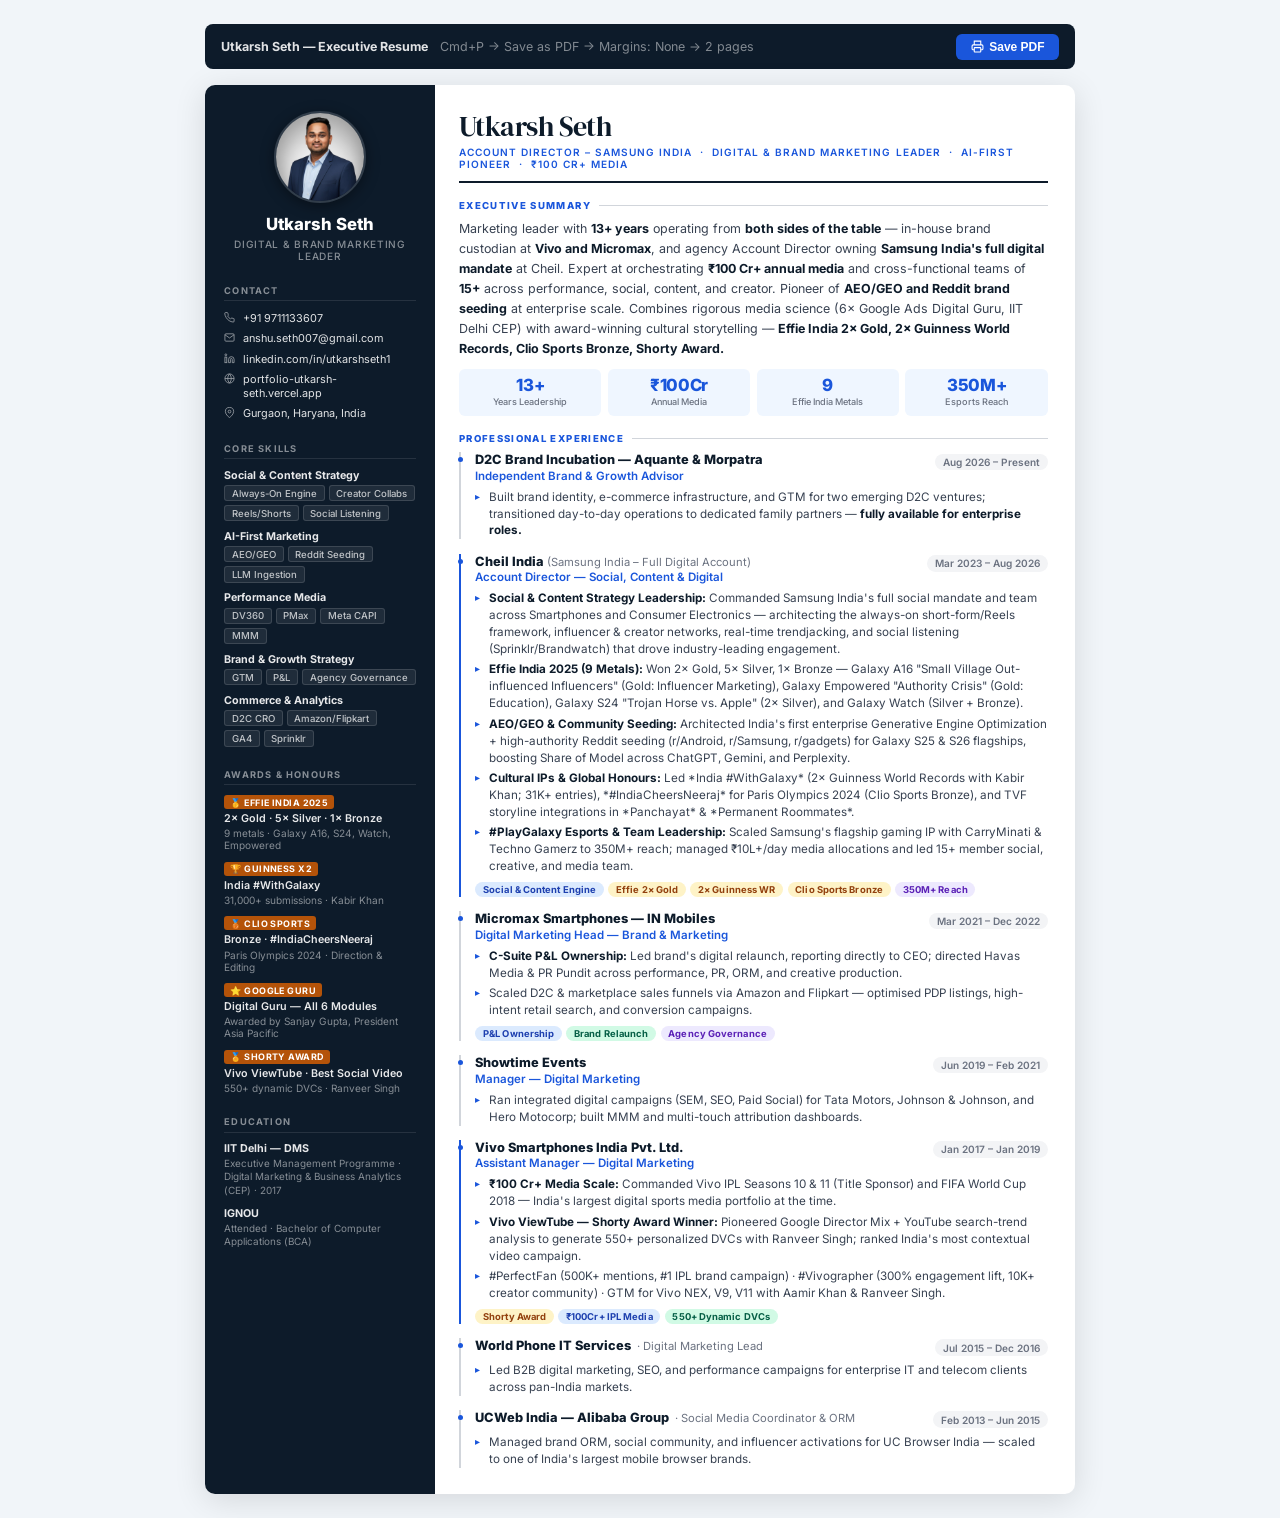
==== resume/index.html @ cb253406 "feat(resume): elevate social & content strategy leadership in Cheil and core skills" ====
<!DOCTYPE html>
<html lang="en">
<head>
  <meta charset="UTF-8">
  <meta name="viewport" content="width=device-width, initial-scale=1.0">
  <title>Utkarsh Seth – Executive Resume</title>
  <link href="https://fonts.googleapis.com/css2?family=Inter:ital,wght@0,300;0,400;0,500;0,600;0,700;0,800;1,400&family=DM+Serif+Display&display=swap" rel="stylesheet">
  <style>
    :root {
      --navy:   #0d1b2a;
      --blue:   #1a56db;
      --muted:  #6b7280;
      --rule:   #d1d5db;
      --white:  #ffffff;
      --gold:   #b45309;
      --sidebar:#0d1b2a;
      --s-text: rgba(255,255,255,0.88);
      --s-dim:  rgba(255,255,255,0.50);
    }
    *, *::before, *::after { box-sizing: border-box; margin: 0; padding: 0; }
    html { -webkit-print-color-adjust: exact; print-color-adjust: exact; }

    body {
      font-family: 'Inter', sans-serif;
      background: #f1f5f9;
      color: #1e293b;
      padding: 1.5rem 1rem;
    }

    /* ── Print bar ── */
    .print-bar {
      max-width: 870px; margin: 0 auto 1rem;
      display: flex; align-items: center; justify-content: space-between;
      background: var(--navy); color: rgba(255,255,255,0.88);
      padding: 0.6rem 1rem; border-radius: 8px; font-size: 0.78rem;
    }
    .print-bar span { opacity: 0.55; margin-left: 0.5rem; }
    .btn-pdf {
      background: var(--blue); color: #fff; border: none;
      padding: 0.38rem 0.9rem; border-radius: 6px;
      font-size: 0.75rem; font-weight: 600; cursor: pointer;
      display: flex; align-items: center; gap: 0.35rem;
    }
    .btn-pdf:hover { background: #1649c5; }

    /* ── Page shell ── */
    .page {
      max-width: 870px; margin: 0 auto;
      background: var(--white);
      border-radius: 10px;
      overflow: hidden;
      box-shadow: 0 6px 32px rgba(0,0,0,0.12);
      display: grid;
      grid-template-columns: 230px 1fr;
    }

    /* ═══════════════ SIDEBAR ═══════════════ */
    .sidebar {
      background: var(--sidebar);
      color: var(--s-text);
      padding: 1.6rem 1.2rem;
      display: flex; flex-direction: column; gap: 1.4rem;
    }

    .photo-wrap {
      width: 92px; height: 92px; border-radius: 50%;
      overflow: hidden; border: 2.5px solid rgba(255,255,255,0.15);
      margin: 0 auto 0.7rem; box-shadow: 0 3px 14px rgba(0,0,0,0.4);
    }
    .photo-wrap img { width:100%; height:100%; object-fit:cover; object-position:top center; }
    .sb-name { font-size:1.05rem; font-weight:800; color:#fff; text-align:center; line-height:1.2; }
    .sb-role { font-size:0.63rem; font-weight:500; letter-spacing:0.07em; text-transform:uppercase; color:var(--s-dim); text-align:center; margin-top:0.25rem; }

    .sb-label {
      font-size:0.58rem; font-weight:700; letter-spacing:0.13em; text-transform:uppercase;
      color:var(--s-dim); border-bottom:1px solid rgba(255,255,255,0.1);
      padding-bottom:0.28rem; margin-bottom:0.6rem;
    }

    /* Contact */
    .c-list { display:flex; flex-direction:column; gap:0.4rem; }
    .c-row  { display:flex; align-items:flex-start; gap:0.5rem; font-size:0.68rem; }
    .c-row svg { flex-shrink:0; margin-top:1px; opacity:.6; }
    .c-row a { color:var(--s-text); text-decoration:none; word-break:break-word; }

    /* Skills tags */
    .sk-list { display:flex; flex-direction:column; gap:0.55rem; }
    .sk-name { font-size:0.67rem; font-weight:700; color:rgba(255,255,255,0.9); margin-bottom:0.2rem; }
    .sk-tags { display:flex; flex-wrap:wrap; gap:0.25rem; }
    .sk-tag  {
      font-size:0.6rem; background:rgba(255,255,255,0.08);
      border:1px solid rgba(255,255,255,0.13); color:rgba(255,255,255,0.72);
      padding:0.1rem 0.42rem; border-radius:3px; font-weight:500;
    }

    /* Awards */
    .aw-list { display:flex; flex-direction:column; gap:0.65rem; }
    .aw-entry { font-size:0.67rem; }
    .aw-badge {
      display:inline-block; background:var(--gold); color:#fff;
      font-size:0.56rem; font-weight:700; text-transform:uppercase;
      letter-spacing:0.05em; padding:0.1rem 0.38rem; border-radius:3px; margin-bottom:0.18rem;
    }
    .aw-title { font-weight:600; color:rgba(255,255,255,0.9); line-height:1.3; }
    .aw-sub   { color:var(--s-dim); font-size:0.63rem; margin-top:0.08rem; }

    /* Education */
    .ed-list { display:flex; flex-direction:column; gap:0.65rem; }
    .ed-school { font-size:0.67rem; font-weight:700; color:rgba(255,255,255,0.9); }
    .ed-deg    { font-size:0.62rem; color:var(--s-dim); line-height:1.35; margin-top:0.1rem; }

    /* ═══════════════ MAIN ═══════════════ */
    .main {
      padding: 1.6rem 1.7rem 1.6rem 1.5rem;
      display: flex; flex-direction: column; gap: 1.1rem;
    }

    /* Header */
    .mh-name {
      font-family: 'DM Serif Display', serif;
      font-size: 1.75rem; color: var(--navy);
      letter-spacing: -0.02em; line-height: 1.1;
    }
    .mh-tag {
      font-size: 0.63rem; font-weight: 600; color: var(--blue);
      text-transform: uppercase; letter-spacing: 0.1em; margin-top: 0.28rem;
    }
    .mh-rule { border: none; border-top: 2px solid var(--navy); margin-top: 0.65rem; }

    /* Sections */
    .sec-ttl {
      font-size: 0.6rem; font-weight: 800; text-transform: uppercase;
      letter-spacing: 0.14em; color: var(--blue);
      display: flex; align-items: center; gap: 0.5rem; margin-bottom: 0.5rem;
    }
    .sec-ttl::after { content:''; flex:1; height:1px; background:var(--rule); }

    /* Summary */
    .summary { font-size:0.78rem; line-height:1.6; color:#374151; }
    .summary strong { color:var(--navy); font-weight:700; }

    /* Stats strip */
    .stats {
      display: grid; grid-template-columns: repeat(4,1fr);
      gap: 0.4rem; margin-top: 0.6rem;
    }
    .stat {
      background: #eff6ff; border-radius: 6px;
      padding: 0.5rem 0.4rem; text-align: center;
    }
    .stat-n { font-size:1.05rem; font-weight:800; color:var(--blue); line-height:1; letter-spacing:-0.02em; }
    .stat-l { font-size:0.57rem; color:var(--muted); font-weight:500; margin-top:0.18rem; line-height:1.25; }

    /* Experience */
    .exp-list { display:flex; flex-direction:column; gap:0.9rem; }
    .exp-item {
      border-left: 2px solid var(--rule);
      padding-left: 0.9rem; position: relative;
    }
    .exp-item.feat { border-left-color: var(--blue); }
    .exp-item::before {
      content:''; position:absolute; left:-3.5px; top:5px;
      width:5px; height:5px; border-radius:50%; background:var(--blue);
    }

    .exp-top { display:flex; justify-content:space-between; align-items:flex-start; gap:0.4rem; flex-wrap:wrap; }
    .exp-co  { font-size:0.8rem; font-weight:800; color:var(--navy); }
    .exp-co-note { font-size:0.7rem; font-weight:400; color:var(--muted); }
    .exp-rol { font-size:0.72rem; font-weight:600; color:var(--blue); margin-top:0.08rem; }
    .exp-dt  {
      font-size:0.63rem; font-weight:600; color:var(--muted);
      white-space:nowrap; background:#f3f4f6;
      padding:0.14rem 0.48rem; border-radius:20px; margin-top:0.08rem;
    }

    .bul { list-style:none; margin-top:0.38rem; display:flex; flex-direction:column; gap:0.22rem; }
    .bul li {
      font-size:0.73rem; color:#374151;
      padding-left:0.85rem; position:relative; line-height:1.45;
    }
    .bul li::before {
      content:'▸'; position:absolute; left:0;
      color:var(--blue); font-size:0.6rem; top:1px;
    }
    .bul li strong { color:var(--navy); font-weight:700; }

    /* Chips */
    .chips { display:flex; flex-wrap:wrap; gap:0.28rem; margin-top:0.42rem; }
    .chip  {
      font-size:0.59rem; font-weight:700;
      padding:0.13rem 0.48rem; border-radius:20px; letter-spacing:0.01em;
    }
    .c-blue  { background:#dbeafe; color:#1e40af; }
    .c-gold  { background:#fef3c7; color:#92400e; }
    .c-green { background:#d1fae5; color:#065f46; }
    .c-purple{ background:#ede9fe; color:#5b21b6; }

    /* ═══════════════ PRINT ═══════════════ */
    @media print {
      body { background:transparent; padding:0; margin:0; }
      .print-bar { display:none !important; }
      .page {
        box-shadow:none; border-radius:0;
        max-width:100%; width:100%;
        /* Force fit to exactly 2 A4 pages */
      }
      /* Preserve dark sidebar bg */
      .sidebar { background:var(--sidebar) !important; }
      .stat    { background:#eff6ff !important; }
      .c-blue  { background:#dbeafe !important; color:#1e40af !important; }
      .c-gold  { background:#fef3c7 !important; color:#92400e !important; }
      .c-green { background:#d1fae5 !important; color:#065f46 !important; }
      .c-purple{ background:#ede9fe !important; color:#5b21b6 !important; }
      .aw-badge{ background:var(--gold) !important; }
      .exp-item { page-break-inside: avoid; }
      @page { size: A4; margin: 0.45in 0.4in; }
    }
  </style>
</head>
<body>

<div class="print-bar">
  <div>
    <strong>Utkarsh Seth — Executive Resume</strong>
    <span>Cmd+P → Save as PDF → Margins: None → 2 pages</span>
  </div>
  <button class="btn-pdf" onclick="window.print()">
    <svg width="13" height="13" fill="none" stroke="currentColor" stroke-width="2" viewBox="0 0 24 24"><path d="M6 9V2h12v7"/><path d="M6 18H4a2 2 0 0 1-2-2v-5a2 2 0 0 1 2-2h16a2 2 0 0 1 2 2v5a2 2 0 0 1-2 2h-2"/><rect x="6" y="14" width="12" height="8" rx="1"/></svg>
    Save PDF
  </button>
</div>

<div class="page">

  <!-- ══════════ SIDEBAR ══════════ -->
  <aside class="sidebar">

    <div>
      <div class="photo-wrap">
        <img src="../assets/utkarsh_portrait.jpg" alt="Utkarsh Seth">
      </div>
      <div class="sb-name">Utkarsh Seth</div>
      <div class="sb-role">Digital &amp; Brand Marketing Leader</div>
    </div>

    <!-- Contact -->
    <div>
      <div class="sb-label">Contact</div>
      <div class="c-list">
        <div class="c-row">
          <svg width="11" height="11" fill="none" stroke="currentColor" stroke-width="2" viewBox="0 0 24 24"><path d="M22 16.92v3a2 2 0 0 1-2.18 2 19.79 19.79 0 0 1-8.63-3.07A19.5 19.5 0 0 1 4.69 12 19.79 19.79 0 0 1 1.61 3.44 2 2 0 0 1 3.59 1.27h3a2 2 0 0 1 2 1.72c.127.96.361 1.903.7 2.81a2 2 0 0 1-.45 2.11L7.91 8.83a16 16 0 0 0 6.29 6.29l1.29-1.29a2 2 0 0 1 2.11-.45c.907.339 1.85.573 2.81.7A2 2 0 0 1 22 16.92z"/></svg>
          <span>+91 9711133607</span>
        </div>
        <div class="c-row">
          <svg width="11" height="11" fill="none" stroke="currentColor" stroke-width="2" viewBox="0 0 24 24"><path d="M4 4h16c1.1 0 2 .9 2 2v12c0 1.1-.9 2-2 2H4c-1.1 0-2-.9-2-2V6c0-1.1.9-2 2-2z"/><polyline points="22,6 12,13 2,6"/></svg>
          <a href="mailto:anshu.seth007@gmail.com">anshu.seth007@gmail.com</a>
        </div>
        <div class="c-row">
          <svg width="11" height="11" fill="none" stroke="currentColor" stroke-width="2" viewBox="0 0 24 24"><path d="M16 8a6 6 0 0 1 6 6v7h-4v-7a2 2 0 0 0-4 0v7h-4v-7a6 6 0 0 1 6-6z"/><rect x="2" y="9" width="4" height="12"/><circle cx="4" cy="4" r="2"/></svg>
          <a href="https://linkedin.com/in/utkarshseth1" target="_blank">linkedin.com/in/utkarshseth1</a>
        </div>
        <div class="c-row">
          <svg width="11" height="11" fill="none" stroke="currentColor" stroke-width="2" viewBox="0 0 24 24"><circle cx="12" cy="12" r="10"/><line x1="2" y1="12" x2="22" y2="12"/><path d="M12 2a15.3 15.3 0 0 1 4 10 15.3 15.3 0 0 1-4 10 15.3 15.3 0 0 1-4-10 15.3 15.3 0 0 1 4-10z"/></svg>
          <a href="https://portfolio-utkarsh-seth.vercel.app" target="_blank">portfolio-utkarsh-seth.vercel.app</a>
        </div>
        <div class="c-row">
          <svg width="11" height="11" fill="none" stroke="currentColor" stroke-width="2" viewBox="0 0 24 24"><path d="M21 10c0 7-9 13-9 13s-9-6-9-13a9 9 0 0 1 18 0z"/><circle cx="12" cy="10" r="3"/></svg>
          <span>Gurgaon, Haryana, India</span>
        </div>
      </div>
    </div>

    <!-- Skills -->
    <div>
      <div class="sb-label">Core Skills</div>
      <div class="sk-list">
        <div>
          <div class="sk-name">Social &amp; Content Strategy</div>
          <div class="sk-tags">
            <span class="sk-tag">Always-On Engine</span><span class="sk-tag">Creator Collabs</span><span class="sk-tag">Reels/Shorts</span><span class="sk-tag">Social Listening</span>
          </div>
        </div>
        <div>
          <div class="sk-name">AI-First Marketing</div>
          <div class="sk-tags">
            <span class="sk-tag">AEO/GEO</span><span class="sk-tag">Reddit Seeding</span><span class="sk-tag">LLM Ingestion</span>
          </div>
        </div>
        <div>
          <div class="sk-name">Performance Media</div>
          <div class="sk-tags">
            <span class="sk-tag">DV360</span><span class="sk-tag">PMax</span><span class="sk-tag">Meta CAPI</span><span class="sk-tag">MMM</span>
          </div>
        </div>
        <div>
          <div class="sk-name">Brand &amp; Growth Strategy</div>
          <div class="sk-tags">
            <span class="sk-tag">GTM</span><span class="sk-tag">P&amp;L</span><span class="sk-tag">Agency Governance</span>
          </div>
        </div>
        <div>
          <div class="sk-name">Commerce &amp; Analytics</div>
          <div class="sk-tags">
            <span class="sk-tag">D2C CRO</span><span class="sk-tag">Amazon/Flipkart</span><span class="sk-tag">GA4</span><span class="sk-tag">Sprinklr</span>
          </div>
        </div>
      </div>
    </div>

    <!-- Awards -->
    <div>
      <div class="sb-label">Awards &amp; Honours</div>
      <div class="aw-list">
        <div class="aw-entry">
          <span class="aw-badge">🥇 Effie India 2025</span>
          <div class="aw-title">2× Gold · 5× Silver · 1× Bronze</div>
          <div class="aw-sub">9 metals · Galaxy A16, S24, Watch, Empowered</div>
        </div>
        <div class="aw-entry">
          <span class="aw-badge">🏆 Guinness x2</span>
          <div class="aw-title">India #WithGalaxy</div>
          <div class="aw-sub">31,000+ submissions · Kabir Khan</div>
        </div>
        <div class="aw-entry">
          <span class="aw-badge">🥉 Clio Sports</span>
          <div class="aw-title">Bronze · #IndiaCheersNeeraj</div>
          <div class="aw-sub">Paris Olympics 2024 · Direction &amp; Editing</div>
        </div>
        <div class="aw-entry">
          <span class="aw-badge">⭐ Google Guru</span>
          <div class="aw-title">Digital Guru — All 6 Modules</div>
          <div class="aw-sub">Awarded by Sanjay Gupta, President Asia Pacific</div>
        </div>
        <div class="aw-entry">
          <span class="aw-badge">🏅 Shorty Award</span>
          <div class="aw-title">Vivo ViewTube · Best Social Video</div>
          <div class="aw-sub">550+ dynamic DVCs · Ranveer Singh</div>
        </div>
      </div>
    </div>

    <!-- Education -->
    <div>
      <div class="sb-label">Education</div>
      <div class="ed-list">
        <div>
          <div class="ed-school">IIT Delhi — DMS</div>
          <div class="ed-deg">Executive Management Programme · Digital Marketing &amp; Business Analytics (CEP) · 2017</div>
        </div>
        <div>
          <div class="ed-school">IGNOU</div>
          <div class="ed-deg">Attended · Bachelor of Computer Applications (BCA)</div>
        </div>
      </div>
    </div>

  </aside>

  <!-- ══════════ MAIN ══════════ -->
  <main class="main">

    <!-- Header -->
    <div>
      <div class="mh-name">Utkarsh Seth</div>
      <div class="mh-tag">Account Director – Samsung India &nbsp;·&nbsp; Digital &amp; Brand Marketing Leader &nbsp;·&nbsp; AI-First Pioneer &nbsp;·&nbsp; ₹100 Cr+ Media</div>
      <hr class="mh-rule">
    </div>

    <!-- Summary -->
    <section>
      <div class="sec-ttl">Executive Summary</div>
      <p class="summary">
        Marketing leader with <strong>13+ years</strong> operating from <strong>both sides of the table</strong> — in-house brand custodian at <strong>Vivo and Micromax</strong>, and agency Account Director owning <strong>Samsung India's full digital mandate</strong> at Cheil. Expert at orchestrating <strong>₹100 Cr+ annual media</strong> and cross-functional teams of <strong>15+</strong> across performance, social, content, and creator. Pioneer of <strong>AEO/GEO and Reddit brand seeding</strong> at enterprise scale. Combines rigorous media science (6× Google Ads Digital Guru, IIT Delhi CEP) with award-winning cultural storytelling — <strong>Effie India 2× Gold, 2× Guinness World Records, Clio Sports Bronze, Shorty Award.</strong>
      </p>
      <div class="stats">
        <div class="stat"><div class="stat-n">13+</div><div class="stat-l">Years Leadership</div></div>
        <div class="stat"><div class="stat-n">₹100Cr</div><div class="stat-l">Annual Media</div></div>
        <div class="stat"><div class="stat-n">9</div><div class="stat-l">Effie India Metals</div></div>
        <div class="stat"><div class="stat-n">350M+</div><div class="stat-l">Esports Reach</div></div>
      </div>
    </section>

    <!-- Experience -->
    <section>
      <div class="sec-ttl">Professional Experience</div>
      <div class="exp-list">

        <!-- D2C -->
        <div class="exp-item">
          <div class="exp-top">
            <div>
              <div class="exp-co">D2C Brand Incubation — Aquante &amp; Morpatra</div>
              <div class="exp-rol">Independent Brand &amp; Growth Advisor</div>
            </div>
            <div class="exp-dt">Aug 2026 – Present</div>
          </div>
          <ul class="bul">
            <li>Built brand identity, e-commerce infrastructure, and GTM for two emerging D2C ventures; transitioned day-to-day operations to dedicated family partners — <strong>fully available for enterprise roles.</strong></li>
          </ul>
        </div>

        <!-- Cheil -->
        <div class="exp-item feat">
          <div class="exp-top">
            <div>
              <div class="exp-co">Cheil India <span class="exp-co-note">(Samsung India – Full Digital Account)</span></div>
              <div class="exp-rol">Account Director — Social, Content &amp; Digital</div>
            </div>
            <div class="exp-dt">Mar 2023 – Aug 2026</div>
          </div>
          <ul class="bul">
            <li><strong>Social &amp; Content Strategy Leadership:</strong> Commanded Samsung India's full social mandate and team across Smartphones and Consumer Electronics — architecting the always-on short-form/Reels framework, influencer &amp; creator networks, real-time trendjacking, and social listening (Sprinklr/Brandwatch) that drove industry-leading engagement.</li>
            <li><strong>Effie India 2025 (9 Metals):</strong> Won 2× Gold, 5× Silver, 1× Bronze — Galaxy A16 "Small Village Out-influenced Influencers" (Gold: Influencer Marketing), Galaxy Empowered "Authority Crisis" (Gold: Education), Galaxy S24 "Trojan Horse vs. Apple" (2× Silver), and Galaxy Watch (Silver + Bronze).</li>
            <li><strong>AEO/GEO &amp; Community Seeding:</strong> Architected India's first enterprise Generative Engine Optimization + high-authority Reddit seeding (r/Android, r/Samsung, r/gadgets) for Galaxy S25 &amp; S26 flagships, boosting Share of Model across ChatGPT, Gemini, and Perplexity.</li>
            <li><strong>Cultural IPs &amp; Global Honours:</strong> Led *India #WithGalaxy* (2× Guinness World Records with Kabir Khan; 31K+ entries), *#IndiaCheersNeeraj* for Paris Olympics 2024 (Clio Sports Bronze), and TVF storyline integrations in *Panchayat* &amp; *Permanent Roommates*.</li>
            <li><strong>#PlayGalaxy Esports &amp; Team Leadership:</strong> Scaled Samsung's flagship gaming IP with CarryMinati &amp; Techno Gamerz to 350M+ reach; managed ₹10L+/day media allocations and led 15+ member social, creative, and media team.</li>
          </ul>
          <div class="chips">
            <span class="chip c-blue">Social &amp; Content Engine</span>
            <span class="chip c-gold">Effie 2× Gold</span>
            <span class="chip c-gold">2× Guinness WR</span>
            <span class="chip c-gold">Clio Sports Bronze</span>
            <span class="chip c-purple">350M+ Reach</span>
          </div>
        </div>

        <!-- Micromax -->
        <div class="exp-item">
          <div class="exp-top">
            <div>
              <div class="exp-co">Micromax Smartphones — IN Mobiles</div>
              <div class="exp-rol">Digital Marketing Head — Brand &amp; Marketing</div>
            </div>
            <div class="exp-dt">Mar 2021 – Dec 2022</div>
          </div>
          <ul class="bul">
            <li><strong>C-Suite P&amp;L Ownership:</strong> Led brand's digital relaunch, reporting directly to CEO; directed Havas Media &amp; PR Pundit across performance, PR, ORM, and creative production.</li>
            <li>Scaled D2C &amp; marketplace sales funnels via Amazon and Flipkart — optimised PDP listings, high-intent retail search, and conversion campaigns.</li>
          </ul>
          <div class="chips">
            <span class="chip c-blue">P&amp;L Ownership</span><span class="chip c-green">Brand Relaunch</span><span class="chip c-purple">Agency Governance</span>
          </div>
        </div>

        <!-- Showtime -->
        <div class="exp-item">
          <div class="exp-top">
            <div>
              <div class="exp-co">Showtime Events</div>
              <div class="exp-rol">Manager — Digital Marketing</div>
            </div>
            <div class="exp-dt">Jun 2019 – Feb 2021</div>
          </div>
          <ul class="bul">
            <li>Ran integrated digital campaigns (SEM, SEO, Paid Social) for Tata Motors, Johnson &amp; Johnson, and Hero Motocorp; built MMM and multi-touch attribution dashboards.</li>
          </ul>
        </div>

        <!-- Vivo -->
        <div class="exp-item feat">
          <div class="exp-top">
            <div>
              <div class="exp-co">Vivo Smartphones India Pvt. Ltd.</div>
              <div class="exp-rol">Assistant Manager — Digital Marketing</div>
            </div>
            <div class="exp-dt">Jan 2017 – Jan 2019</div>
          </div>
          <ul class="bul">
            <li><strong>₹100 Cr+ Media Scale:</strong> Commanded Vivo IPL Seasons 10 &amp; 11 (Title Sponsor) and FIFA World Cup 2018 — India's largest digital sports media portfolio at the time.</li>
            <li><strong>Vivo ViewTube — Shorty Award Winner:</strong> Pioneered Google Director Mix + YouTube search-trend analysis to generate 550+ personalized DVCs with Ranveer Singh; ranked India's most contextual video campaign.</li>
            <li>#PerfectFan (500K+ mentions, #1 IPL brand campaign) · #Vivographer (300% engagement lift, 10K+ creator community) · GTM for Vivo NEX, V9, V11 with Aamir Khan &amp; Ranveer Singh.</li>
          </ul>
          <div class="chips">
            <span class="chip c-gold">Shorty Award</span><span class="chip c-blue">₹100Cr+ IPL Media</span><span class="chip c-green">550+ Dynamic DVCs</span>
          </div>
        </div>

        <!-- World Phone + UCWeb — single combined line -->
        <div class="exp-item">
          <div class="exp-top">
            <div>
              <div class="exp-co">World Phone IT Services &nbsp;<span class="exp-co-note">· Digital Marketing Lead</span></div>
            </div>
            <div class="exp-dt">Jul 2015 – Dec 2016</div>
          </div>
          <ul class="bul">
            <li>Led B2B digital marketing, SEO, and performance campaigns for enterprise IT and telecom clients across pan-India markets.</li>
          </ul>
        </div>

        <div class="exp-item">
          <div class="exp-top">
            <div>
              <div class="exp-co">UCWeb India — Alibaba Group &nbsp;<span class="exp-co-note">· Social Media Coordinator &amp; ORM</span></div>
            </div>
            <div class="exp-dt">Feb 2013 – Jun 2015</div>
          </div>
          <ul class="bul">
            <li>Managed brand ORM, social community, and influencer activations for UC Browser India — scaled to one of India's largest mobile browser brands.</li>
          </ul>
        </div>

      </div>
    </section>

  </main>
</div>

</body>
</html>
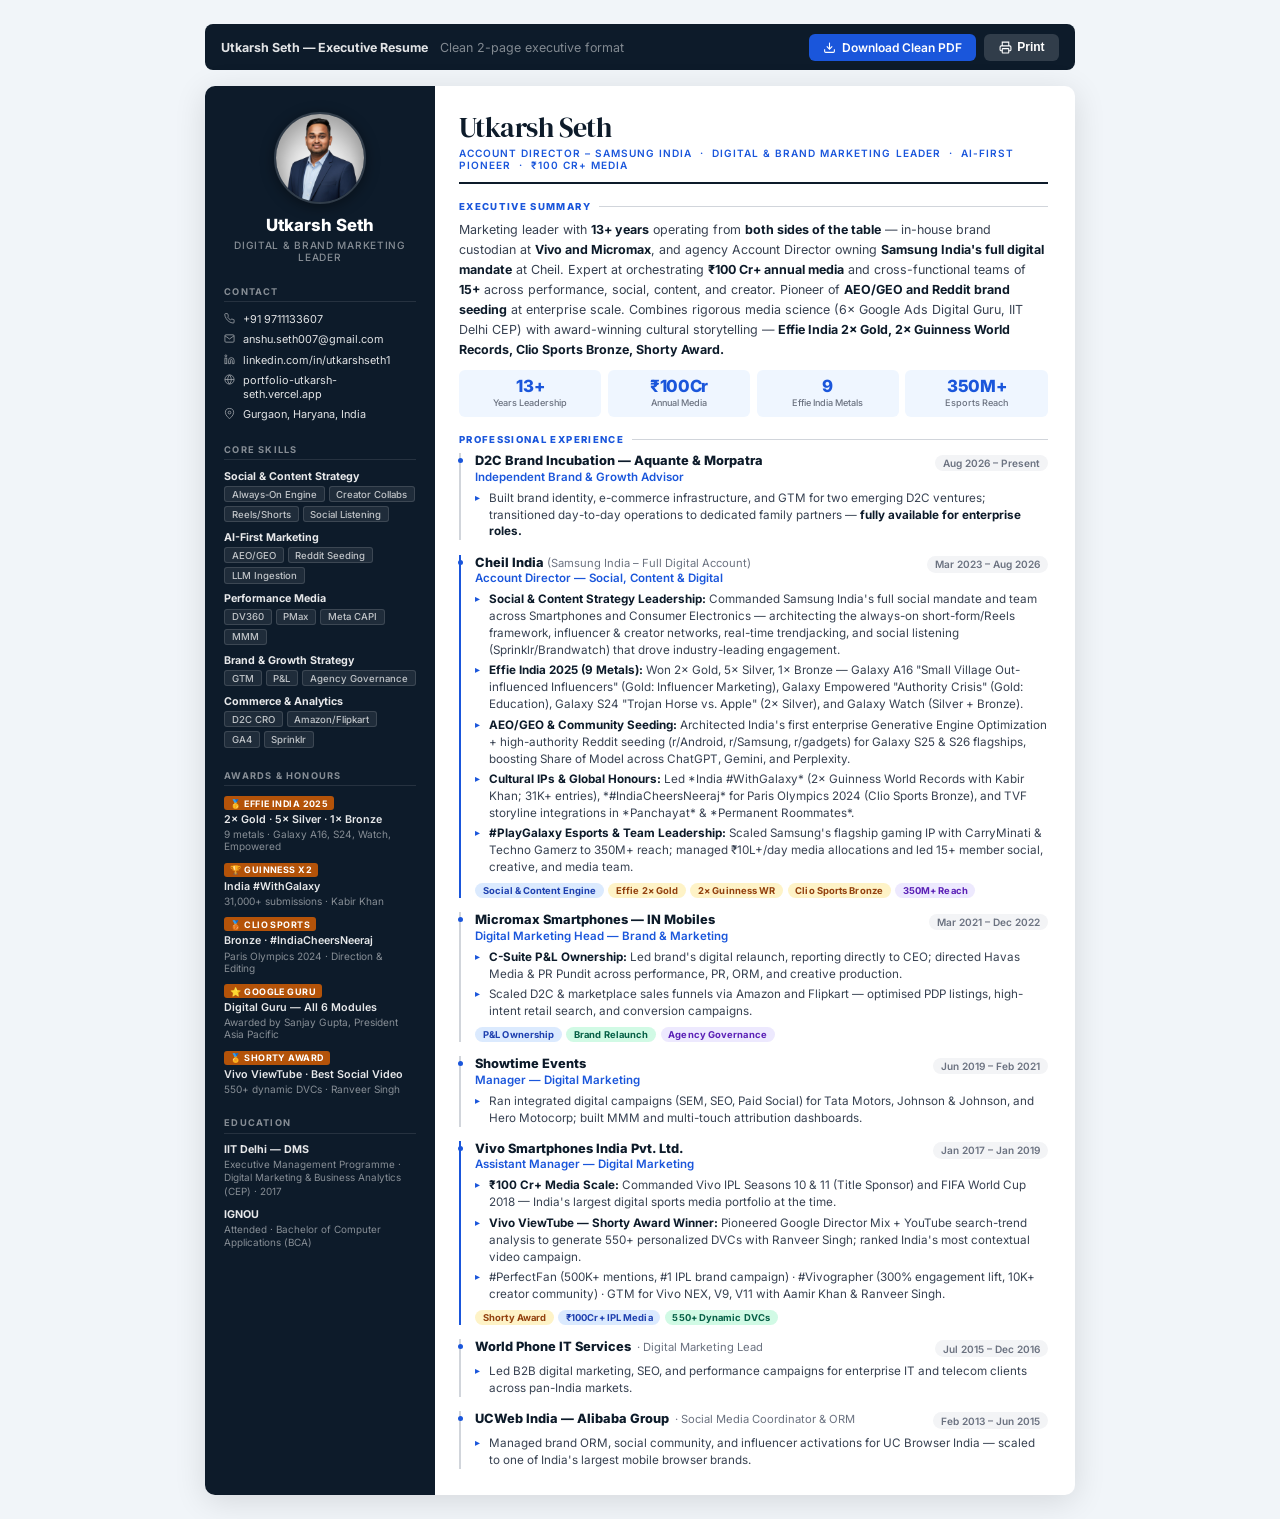
==== commit 84dbd230: "feat(resume): add pre-rendered clean 2-page PDF and 1-click download button" ====
--- a/resume/index.html
+++ b/resume/index.html
@@ -222,12 +222,18 @@
 <div class="print-bar">
   <div>
     <strong>Utkarsh Seth — Executive Resume</strong>
-    <span>Cmd+P → Save as PDF → Margins: None → 2 pages</span>
+    <span>Clean 2-page executive format</span>
   </div>
-  <button class="btn-pdf" onclick="window.print()">
-    <svg width="13" height="13" fill="none" stroke="currentColor" stroke-width="2" viewBox="0 0 24 24"><path d="M6 9V2h12v7"/><path d="M6 18H4a2 2 0 0 1-2-2v-5a2 2 0 0 1 2-2h16a2 2 0 0 1 2 2v5a2 2 0 0 1-2 2h-2"/><rect x="6" y="14" width="12" height="8" rx="1"/></svg>
-    Save PDF
-  </button>
+  <div style="display: flex; gap: 0.5rem;">
+    <a href="Utkarsh_Seth_Executive_Resume.pdf" download class="btn-pdf" style="text-decoration: none;">
+      <svg width="13" height="13" fill="none" stroke="currentColor" stroke-width="2" viewBox="0 0 24 24"><path d="M21 15v4a2 2 0 0 1-2 2H5a2 2 0 0 1-2-2v-4"/><polyline points="7 10 12 15 17 10"/><line x1="12" y1="15" x2="12" y2="3"/></svg>
+      Download Clean PDF
+    </a>
+    <button class="btn-pdf" style="background: rgba(255,255,255,0.15);" onclick="window.print()">
+      <svg width="13" height="13" fill="none" stroke="currentColor" stroke-width="2" viewBox="0 0 24 24"><path d="M6 9V2h12v7"/><path d="M6 18H4a2 2 0 0 1-2-2v-5a2 2 0 0 1 2-2h16a2 2 0 0 1 2 2v5a2 2 0 0 1-2 2h-2"/><rect x="6" y="14" width="12" height="8" rx="1"/></svg>
+      Print
+    </button>
+  </div>
 </div>
 
 <div class="page">
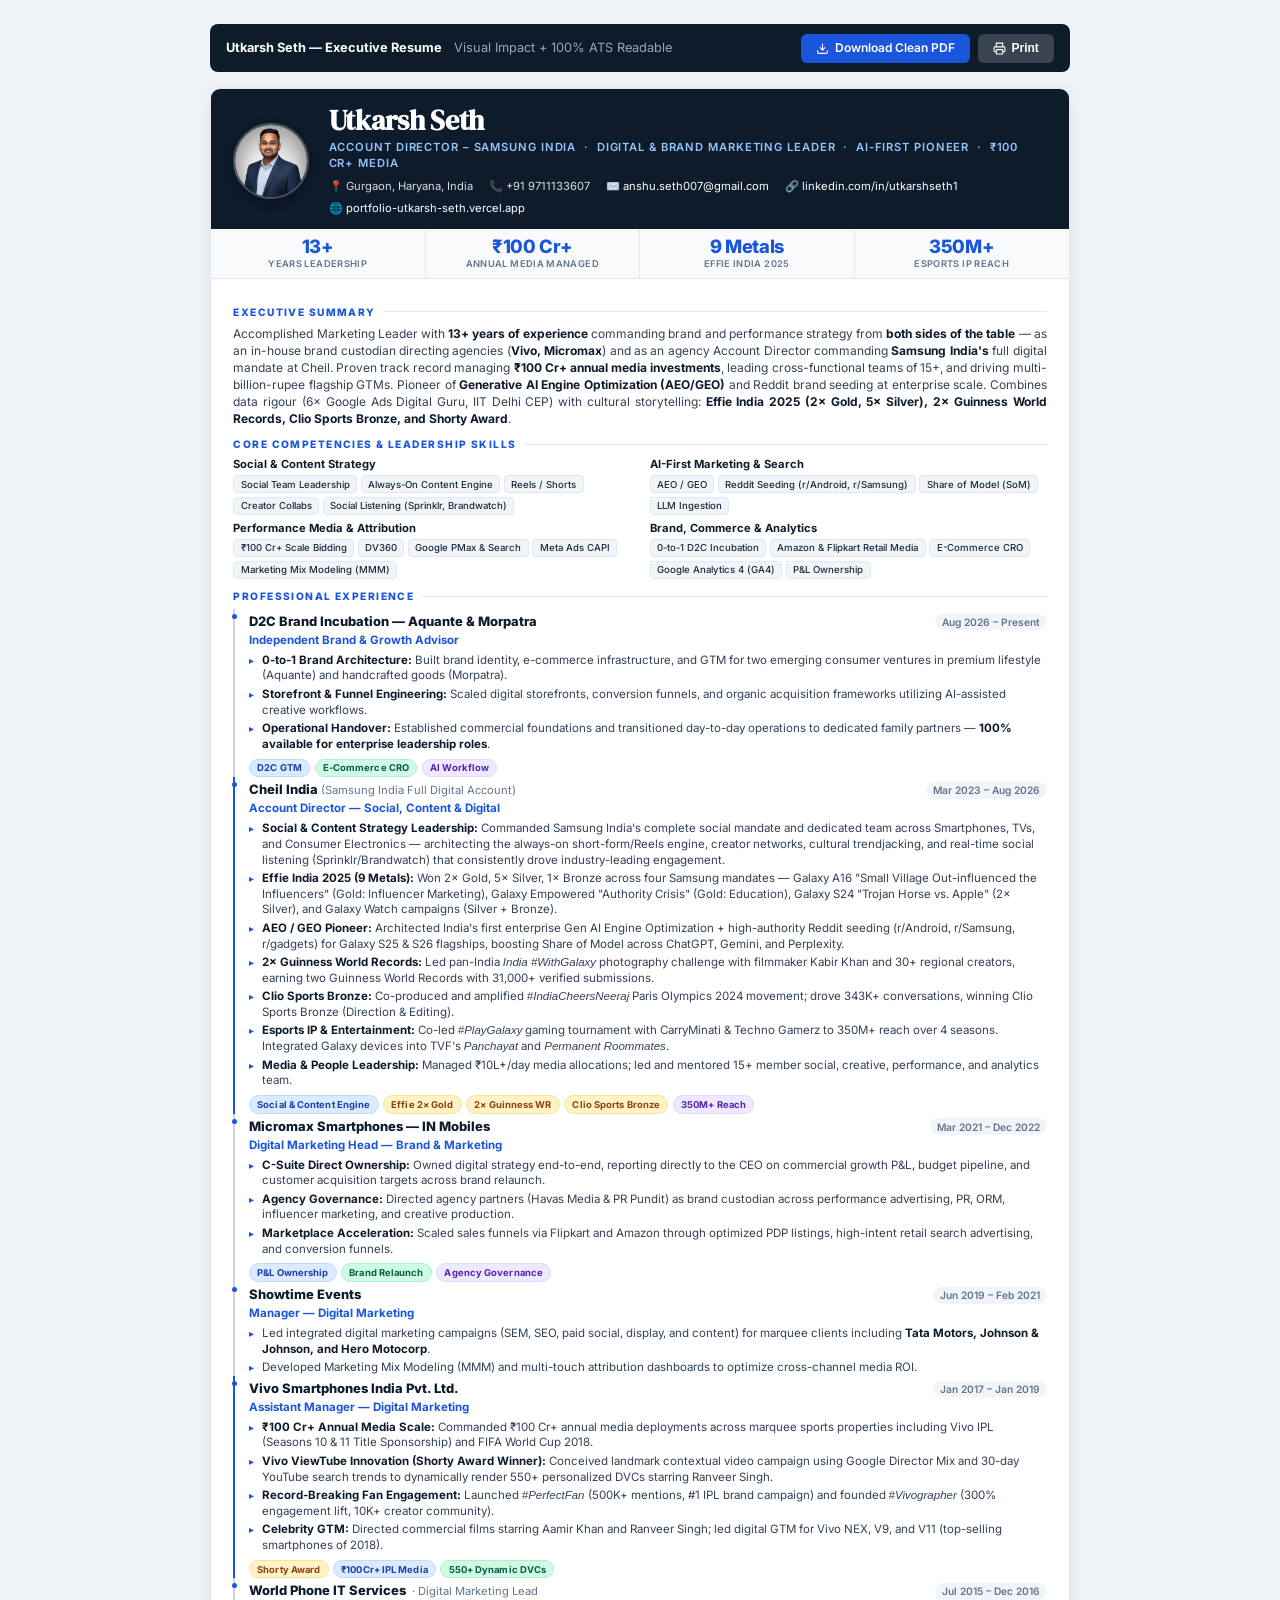
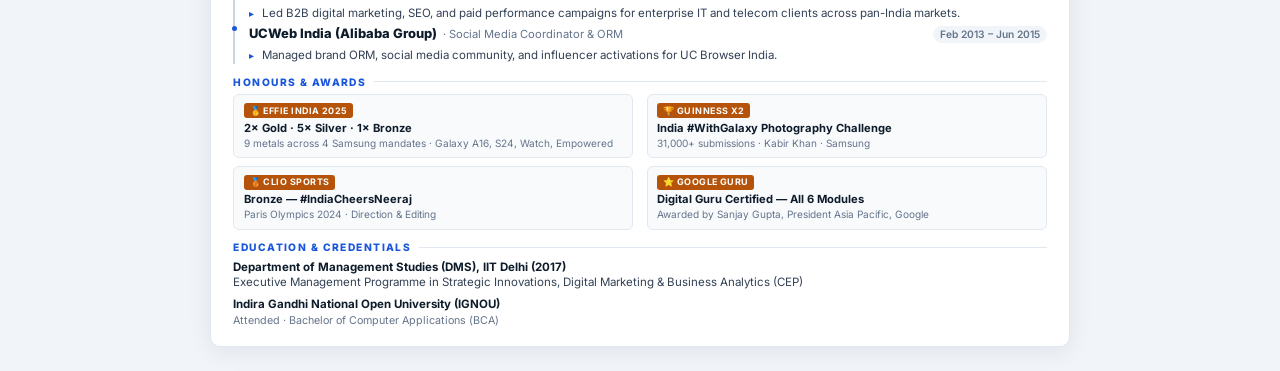
==== commit 038d0e75: "feat(resume): engineering visual resume to be 100% ATS-friendly, linear DOM, 2 clean A4 pages" ====
--- a/resume/index.html
+++ b/resume/index.html
@@ -7,510 +7,672 @@
   <link href="https://fonts.googleapis.com/css2?family=Inter:ital,wght@0,300;0,400;0,500;0,600;0,700;0,800;1,400&family=DM+Serif+Display&display=swap" rel="stylesheet">
   <style>
     :root {
-      --navy:   #0d1b2a;
-      --blue:   #1a56db;
-      --muted:  #6b7280;
-      --rule:   #d1d5db;
-      --white:  #ffffff;
-      --gold:   #b45309;
-      --sidebar:#0d1b2a;
-      --s-text: rgba(255,255,255,0.88);
-      --s-dim:  rgba(255,255,255,0.50);
-    }
+      --navy:      #0d1b2a;
+      --blue:      #1a56db;
+      --slate:     #334155;
+      --muted:     #64748b;
+      --rule:      #e2e8f0;
+      --gold:      #b45309;
+      --gold-bg:   #fef3c7;
+      --gold-txt:  #92400e;
+    }
+
     *, *::before, *::after { box-sizing: border-box; margin: 0; padding: 0; }
     html { -webkit-print-color-adjust: exact; print-color-adjust: exact; }
 
     body {
-      font-family: 'Inter', sans-serif;
+      font-family: 'Inter', -apple-system, BlinkMacSystemFont, sans-serif;
+      background: #f1f5f9;
+      color: var(--slate);
+      line-height: 1.4;
+      padding: 1.5rem 1rem;
+    }
+
+    /* Print / Action bar */
+    .action-bar {
+      max-width: 860px;
+      margin: 0 auto 1rem;
+      display: flex;
+      justify-content: space-between;
+      align-items: center;
+      background: var(--navy);
+      color: #fff;
+      padding: 0.6rem 1rem;
+      border-radius: 8px;
+      font-size: 0.8rem;
+    }
+    .action-bar span { opacity: 0.6; margin-left: 0.5rem; }
+    .btn-action {
+      background: var(--blue);
+      color: #fff;
+      border: none;
+      padding: 0.38rem 0.95rem;
+      border-radius: 6px;
+      font-size: 0.75rem;
+      font-weight: 600;
+      cursor: pointer;
+      text-decoration: none;
+      display: inline-flex;
+      align-items: center;
+      gap: 0.35rem;
+    }
+    .btn-action:hover { background: #1649c5; }
+
+    /* Main Resume Card */
+    .resume-card {
+      max-width: 860px;
+      margin: 0 auto;
+      background: #ffffff;
+      border-radius: 10px;
+      overflow: hidden;
+      box-shadow: 0 4px 24px rgba(0,0,0,0.08);
+      border: 1px solid var(--rule);
+    }
+
+    /* ═══════════════ HEADER ═══════════════ */
+    .hero-header {
+      background: var(--navy);
+      color: #ffffff;
+      padding: 1rem 1.4rem 0.8rem;
+      display: flex;
+      align-items: center;
+      gap: 1.2rem;
+    }
+
+    .hero-photo {
+      width: 76px;
+      height: 76px;
+      border-radius: 50%;
+      overflow: hidden;
+      border: 2px solid rgba(255,255,255,0.25);
+      flex-shrink: 0;
+      box-shadow: 0 4px 12px rgba(0,0,0,0.3);
+    }
+    .hero-photo img { width: 100%; height: 100%; object-fit: cover; object-position: top center; }
+
+    .hero-content { flex: 1; }
+    .hero-name {
+      font-family: 'DM Serif Display', serif;
+      font-size: 1.75rem;
+      letter-spacing: -0.01em;
+      line-height: 1.1;
+      color: #ffffff;
+    }
+    .hero-tagline {
+      font-size: 0.7rem;
+      font-weight: 600;
+      text-transform: uppercase;
+      letter-spacing: 0.08em;
+      color: #93c5fd;
+      margin-top: 0.25rem;
+    }
+
+    .hero-contact {
+      display: flex;
+      flex-wrap: wrap;
+      gap: 0.35rem 1rem;
+      margin-top: 0.5rem;
+      font-size: 0.7rem;
+      color: rgba(255,255,255,0.85);
+    }
+    .contact-item { display: flex; align-items: center; gap: 0.35rem; }
+    .contact-item a { color: #ffffff; text-decoration: none; }
+    .contact-item a:hover { text-decoration: underline; }
+
+    /* ═══════════════ METRICS ═══════════════ */
+    .metrics-strip {
+      display: grid;
+      grid-template-columns: repeat(4, 1fr);
+      background: #f8fafc;
+      border-bottom: 1px solid var(--rule);
+    }
+    .metric-box {
+      padding: 0.45rem 0.4rem;
+      text-align: center;
+      border-right: 1px solid var(--rule);
+    }
+    .metric-box:last-child { border-right: none; }
+    .metric-num {
+      font-size: 1.15rem;
+      font-weight: 800;
+      color: var(--blue);
+      line-height: 1.1;
+      letter-spacing: -0.02em;
+    }
+    .metric-label {
+      font-size: 0.58rem;
+      color: var(--muted);
+      font-weight: 600;
+      text-transform: uppercase;
+      letter-spacing: 0.04em;
+      margin-top: 0.1rem;
+    }
+
+    /* ═══════════════ BODY ═══════════════ */
+    .body-content {
+      padding: 0.95rem 1.4rem 1.1rem;
+      display: block;
+    }
+
+    .sec-heading {
+      font-size: 0.64rem;
+      font-weight: 800;
+      text-transform: uppercase;
+      letter-spacing: 0.14em;
+      color: var(--blue);
+      display: flex;
+      align-items: center;
+      gap: 0.5rem;
+      margin-bottom: 0.35rem; margin-top: 0.65rem;
+    }
+    .sec-heading::after {
+      content: '';
+      flex: 1;
+      height: 1px;
+      background: #e2e8f0;
+    }
+
+    .summary-p {
+      font-size: 0.75rem;
+      line-height: 1.42;
+      color: #334155;
+      text-align: justify;
+    }
+    .summary-p strong { color: var(--navy); font-weight: 700; }
+
+    /* Skills Grid */
+    .skills-container {
+      display: grid;
+      grid-template-columns: 1fr 1fr;
+      gap: 0.4rem 1.2rem;
+    }
+    .skill-title {
+      font-size: 0.7rem;
+      font-weight: 700;
+      color: var(--navy);
+      display: block;
+      margin-bottom: 0.15rem;
+    }
+    .tags-row { display: flex; flex-wrap: wrap; gap: 0.22rem; }
+    .tag-chip {
+      font-size: 0.6rem;
       background: #f1f5f9;
       color: #1e293b;
-      padding: 1.5rem 1rem;
-    }
-
-    /* ── Print bar ── */
-    .print-bar {
-      max-width: 870px; margin: 0 auto 1rem;
-      display: flex; align-items: center; justify-content: space-between;
-      background: var(--navy); color: rgba(255,255,255,0.88);
-      padding: 0.6rem 1rem; border-radius: 8px; font-size: 0.78rem;
-    }
-    .print-bar span { opacity: 0.55; margin-left: 0.5rem; }
-    .btn-pdf {
-      background: var(--blue); color: #fff; border: none;
-      padding: 0.38rem 0.9rem; border-radius: 6px;
-      font-size: 0.75rem; font-weight: 600; cursor: pointer;
-      display: flex; align-items: center; gap: 0.35rem;
-    }
-    .btn-pdf:hover { background: #1649c5; }
-
-    /* ── Page shell ── */
-    .page {
-      max-width: 870px; margin: 0 auto;
-      background: var(--white);
-      border-radius: 10px;
-      overflow: hidden;
-      box-shadow: 0 6px 32px rgba(0,0,0,0.12);
+      padding: 0.08rem 0.4rem;
+      border-radius: 4px;
+      font-weight: 500;
+      border: 1px solid #e2e8f0;
+    }
+
+    /* Timeline */
+    .timeline {
+      display: block;
+    }
+    .role-card {
+      border-left: 2px solid #cbd5e1;
+      padding-left: 0.85rem;
+      position: relative;
+    }
+    .role-card.highlight { border-left-color: var(--blue); }
+    .role-card::before {
+      content: '';
+      position: absolute;
+      left: -3.5px;
+      top: 5px;
+      width: 5px;
+      height: 5px;
+      border-radius: 50%;
+      background: var(--blue);
+    }
+
+    .role-header {
+      display: flex;
+      justify-content: space-between;
+      align-items: baseline;
+      flex-wrap: wrap;
+      gap: 0.35rem;
+    }
+    .role-company {
+      font-size: 0.81rem;
+      font-weight: 800;
+      color: var(--navy);
+    }
+    .role-subnote { font-size: 0.7rem; font-weight: 400; color: var(--muted); }
+    .role-title {
+      font-size: 0.72rem;
+      font-weight: 700;
+      color: var(--blue);
+      margin-top: 0.04rem;
+    }
+    .role-date {
+      font-size: 0.64rem;
+      font-weight: 600;
+      color: var(--muted);
+      background: #f1f5f9;
+      padding: 0.08rem 0.42rem;
+      border-radius: 20px;
+    }
+
+    .role-bullets {
+      list-style: none;
+      margin-top: 0.3rem;
+      display: flex;
+      flex-direction: column;
+      gap: 0.18rem;
+    }
+    .role-bullets li {
+      font-size: 0.72rem;
+      color: #334155;
+      padding-left: 0.8rem;
+      position: relative;
+      line-height: 1.36;
+    }
+    .role-bullets li::before {
+      content: '▸';
+      position: absolute;
+      left: 0;
+      color: var(--blue);
+      font-size: 0.6rem;
+      top: 1px;
+    }
+    .role-bullets li strong { color: var(--navy); font-weight: 700; }
+
+    /* Chips */
+    .chip-container {
+      display: flex;
+      flex-wrap: wrap;
+      gap: 0.28rem;
+      margin-top: 0.38rem;
+    }
+    .badge {
+      font-size: 0.59rem;
+      font-weight: 700;
+      padding: 0.11rem 0.45rem;
+      border-radius: 20px;
+      letter-spacing: 0.01em;
+    }
+    .badge-gold  { background: var(--gold-bg); color: var(--gold-txt); border: 1px solid #fde68a; }
+    .badge-blue  { background: #dbeafe; color: #1e40af; border: 1px solid #bfdbfe; }
+    .badge-green { background: #d1fae5; color: #065f46; border: 1px solid #a7f3d0; }
+    .badge-purple{ background: #ede9fe; color: #5b21b6; border: 1px solid #ddd6fe; }
+
+    /* Awards Grid */
+    .awards-grid {
       display: grid;
-      grid-template-columns: 230px 1fr;
-    }
-
-    /* ═══════════════ SIDEBAR ═══════════════ */
-    .sidebar {
-      background: var(--sidebar);
-      color: var(--s-text);
-      padding: 1.6rem 1.2rem;
-      display: flex; flex-direction: column; gap: 1.4rem;
-    }
-
-    .photo-wrap {
-      width: 92px; height: 92px; border-radius: 50%;
-      overflow: hidden; border: 2.5px solid rgba(255,255,255,0.15);
-      margin: 0 auto 0.7rem; box-shadow: 0 3px 14px rgba(0,0,0,0.4);
-    }
-    .photo-wrap img { width:100%; height:100%; object-fit:cover; object-position:top center; }
-    .sb-name { font-size:1.05rem; font-weight:800; color:#fff; text-align:center; line-height:1.2; }
-    .sb-role { font-size:0.63rem; font-weight:500; letter-spacing:0.07em; text-transform:uppercase; color:var(--s-dim); text-align:center; margin-top:0.25rem; }
-
-    .sb-label {
-      font-size:0.58rem; font-weight:700; letter-spacing:0.13em; text-transform:uppercase;
-      color:var(--s-dim); border-bottom:1px solid rgba(255,255,255,0.1);
-      padding-bottom:0.28rem; margin-bottom:0.6rem;
-    }
-
-    /* Contact */
-    .c-list { display:flex; flex-direction:column; gap:0.4rem; }
-    .c-row  { display:flex; align-items:flex-start; gap:0.5rem; font-size:0.68rem; }
-    .c-row svg { flex-shrink:0; margin-top:1px; opacity:.6; }
-    .c-row a { color:var(--s-text); text-decoration:none; word-break:break-word; }
-
-    /* Skills tags */
-    .sk-list { display:flex; flex-direction:column; gap:0.55rem; }
-    .sk-name { font-size:0.67rem; font-weight:700; color:rgba(255,255,255,0.9); margin-bottom:0.2rem; }
-    .sk-tags { display:flex; flex-wrap:wrap; gap:0.25rem; }
-    .sk-tag  {
-      font-size:0.6rem; background:rgba(255,255,255,0.08);
-      border:1px solid rgba(255,255,255,0.13); color:rgba(255,255,255,0.72);
-      padding:0.1rem 0.42rem; border-radius:3px; font-weight:500;
-    }
-
-    /* Awards */
-    .aw-list { display:flex; flex-direction:column; gap:0.65rem; }
-    .aw-entry { font-size:0.67rem; }
-    .aw-badge {
-      display:inline-block; background:var(--gold); color:#fff;
-      font-size:0.56rem; font-weight:700; text-transform:uppercase;
-      letter-spacing:0.05em; padding:0.1rem 0.38rem; border-radius:3px; margin-bottom:0.18rem;
-    }
-    .aw-title { font-weight:600; color:rgba(255,255,255,0.9); line-height:1.3; }
-    .aw-sub   { color:var(--s-dim); font-size:0.63rem; margin-top:0.08rem; }
+      grid-template-columns: 1fr 1fr;
+      gap: 0.45rem 0.85rem;
+    }
+    .award-card {
+      background: #f8fafc;
+      border: 1px solid #e2e8f0;
+      border-radius: 6px;
+      padding: 0.45rem 0.6rem;
+      font-size: 0.7rem;
+    }
+    .award-badge-label {
+      display: inline-block;
+      background: var(--gold);
+      color: #fff;
+      font-size: 0.56rem;
+      font-weight: 700;
+      text-transform: uppercase;
+      letter-spacing: 0.05em;
+      padding: 0.08rem 0.35rem;
+      border-radius: 3px;
+      margin-bottom: 0.15rem;
+    }
+    .award-name { font-weight: 700; color: var(--navy); line-height: 1.25; }
+    .award-sub { color: var(--muted); font-size: 0.63rem; margin-top: 0.08rem; }
 
     /* Education */
-    .ed-list { display:flex; flex-direction:column; gap:0.65rem; }
-    .ed-school { font-size:0.67rem; font-weight:700; color:rgba(255,255,255,0.9); }
-    .ed-deg    { font-size:0.62rem; color:var(--s-dim); line-height:1.35; margin-top:0.1rem; }
-
-    /* ═══════════════ MAIN ═══════════════ */
-    .main {
-      padding: 1.6rem 1.7rem 1.6rem 1.5rem;
-      display: flex; flex-direction: column; gap: 1.1rem;
-    }
-
-    /* Header */
-    .mh-name {
-      font-family: 'DM Serif Display', serif;
-      font-size: 1.75rem; color: var(--navy);
-      letter-spacing: -0.02em; line-height: 1.1;
-    }
-    .mh-tag {
-      font-size: 0.63rem; font-weight: 600; color: var(--blue);
-      text-transform: uppercase; letter-spacing: 0.1em; margin-top: 0.28rem;
-    }
-    .mh-rule { border: none; border-top: 2px solid var(--navy); margin-top: 0.65rem; }
-
-    /* Sections */
-    .sec-ttl {
-      font-size: 0.6rem; font-weight: 800; text-transform: uppercase;
-      letter-spacing: 0.14em; color: var(--blue);
-      display: flex; align-items: center; gap: 0.5rem; margin-bottom: 0.5rem;
-    }
-    .sec-ttl::after { content:''; flex:1; height:1px; background:var(--rule); }
-
-    /* Summary */
-    .summary { font-size:0.78rem; line-height:1.6; color:#374151; }
-    .summary strong { color:var(--navy); font-weight:700; }
-
-    /* Stats strip */
-    .stats {
-      display: grid; grid-template-columns: repeat(4,1fr);
-      gap: 0.4rem; margin-top: 0.6rem;
-    }
-    .stat {
-      background: #eff6ff; border-radius: 6px;
-      padding: 0.5rem 0.4rem; text-align: center;
-    }
-    .stat-n { font-size:1.05rem; font-weight:800; color:var(--blue); line-height:1; letter-spacing:-0.02em; }
-    .stat-l { font-size:0.57rem; color:var(--muted); font-weight:500; margin-top:0.18rem; line-height:1.25; }
-
-    /* Experience */
-    .exp-list { display:flex; flex-direction:column; gap:0.9rem; }
-    .exp-item {
-      border-left: 2px solid var(--rule);
-      padding-left: 0.9rem; position: relative;
-    }
-    .exp-item.feat { border-left-color: var(--blue); }
-    .exp-item::before {
-      content:''; position:absolute; left:-3.5px; top:5px;
-      width:5px; height:5px; border-radius:50%; background:var(--blue);
-    }
-
-    .exp-top { display:flex; justify-content:space-between; align-items:flex-start; gap:0.4rem; flex-wrap:wrap; }
-    .exp-co  { font-size:0.8rem; font-weight:800; color:var(--navy); }
-    .exp-co-note { font-size:0.7rem; font-weight:400; color:var(--muted); }
-    .exp-rol { font-size:0.72rem; font-weight:600; color:var(--blue); margin-top:0.08rem; }
-    .exp-dt  {
-      font-size:0.63rem; font-weight:600; color:var(--muted);
-      white-space:nowrap; background:#f3f4f6;
-      padding:0.14rem 0.48rem; border-radius:20px; margin-top:0.08rem;
-    }
-
-    .bul { list-style:none; margin-top:0.38rem; display:flex; flex-direction:column; gap:0.22rem; }
-    .bul li {
-      font-size:0.73rem; color:#374151;
-      padding-left:0.85rem; position:relative; line-height:1.45;
-    }
-    .bul li::before {
-      content:'▸'; position:absolute; left:0;
-      color:var(--blue); font-size:0.6rem; top:1px;
-    }
-    .bul li strong { color:var(--navy); font-weight:700; }
-
-    /* Chips */
-    .chips { display:flex; flex-wrap:wrap; gap:0.28rem; margin-top:0.42rem; }
-    .chip  {
-      font-size:0.59rem; font-weight:700;
-      padding:0.13rem 0.48rem; border-radius:20px; letter-spacing:0.01em;
-    }
-    .c-blue  { background:#dbeafe; color:#1e40af; }
-    .c-gold  { background:#fef3c7; color:#92400e; }
-    .c-green { background:#d1fae5; color:#065f46; }
-    .c-purple{ background:#ede9fe; color:#5b21b6; }
-
-    /* ═══════════════ PRINT ═══════════════ */
+    .edu-container {
+      display: flex;
+      flex-direction: column;
+      gap: 0.4rem;
+    }
+    .edu-card {
+      font-size: 0.72rem;
+      line-height: 1.35;
+    }
+    .edu-card strong { color: var(--navy); font-weight: 700; }
+    .edu-card span { color: var(--muted); font-size: 0.67rem; }
+
+    /* ═══════════════ PRINT ENGINE OPTIMIZATION ═══════════════ */
     @media print {
-      body { background:transparent; padding:0; margin:0; }
-      .print-bar { display:none !important; }
-      .page {
-        box-shadow:none; border-radius:0;
-        max-width:100%; width:100%;
-        /* Force fit to exactly 2 A4 pages */
+      body { background: transparent; padding: 0; margin: 0; }
+      .action-bar { display: none !important; }
+      .resume-card {
+        box-shadow: none !important;
+        border-radius: 0 !important;
+        border: none !important;
+        max-width: 100% !important;
+        width: 100% !important;
+        overflow: visible !important;
       }
-      /* Preserve dark sidebar bg */
-      .sidebar { background:var(--sidebar) !important; }
-      .stat    { background:#eff6ff !important; }
-      .c-blue  { background:#dbeafe !important; color:#1e40af !important; }
-      .c-gold  { background:#fef3c7 !important; color:#92400e !important; }
-      .c-green { background:#d1fae5 !important; color:#065f46 !important; }
-      .c-purple{ background:#ede9fe !important; color:#5b21b6 !important; }
-      .aw-badge{ background:var(--gold) !important; }
-      .exp-item { page-break-inside: avoid; }
-      @page { size: A4; margin: 0.45in 0.4in; }
+      .hero-header { background: var(--navy) !important; color: #fff !important; }
+      .metrics-strip { background: #f8fafc !important; }
+      .badge-gold { background: var(--gold-bg) !important; color: var(--gold-txt) !important; }
+      .badge-blue { background: #dbeafe !important; color: #1e40af !important; }
+      .badge-green { background: #d1fae5 !important; color: #065f46 !important; }
+      .badge-purple { background: #ede9fe !important; color: #5b21b6 !important; }
+      .award-badge-label { background: var(--gold) !important; color: #fff !important; }
+      .award-card { page-break-inside: avoid; break-inside: avoid; }
+      @page {
+        size: A4;
+        margin: 0.28in 0.35in;
+      }
     }
   </style>
 </head>
 <body>
 
-<div class="print-bar">
-  <div>
-    <strong>Utkarsh Seth — Executive Resume</strong>
-    <span>Clean 2-page executive format</span>
+  <!-- Web Actions Banner -->
+  <div class="action-bar">
+    <div>
+      <strong>Utkarsh Seth — Executive Resume</strong>
+      <span>Visual Impact + 100% ATS Readable</span>
+    </div>
+    <div style="display:flex; gap:0.5rem;">
+      <a href="Utkarsh_Seth_Executive_Resume.pdf" download class="btn-action">
+        <svg width="13" height="13" fill="none" stroke="currentColor" stroke-width="2" viewBox="0 0 24 24"><path d="M21 15v4a2 2 0 0 1-2 2H5a2 2 0 0 1-2-2v-4"/><polyline points="7 10 12 15 17 10"/><line x1="12" y1="15" x2="12" y2="3"/></svg>
+        Download Clean PDF
+      </a>
+      <button class="btn-action" style="background: rgba(255,255,255,0.18);" onclick="window.print()">
+        <svg width="13" height="13" fill="none" stroke="currentColor" stroke-width="2" viewBox="0 0 24 24"><path d="M6 9V2h12v7"/><path d="M6 18H4a2 2 0 0 1-2-2v-5a2 2 0 0 1 2-2h16a2 2 0 0 1 2 2v5a2 2 0 0 1-2 2h-2"/><rect x="6" y="14" width="12" height="8" rx="1"/></svg>
+        Print
+      </button>
+    </div>
   </div>
-  <div style="display: flex; gap: 0.5rem;">
-    <a href="Utkarsh_Seth_Executive_Resume.pdf" download class="btn-pdf" style="text-decoration: none;">
-      <svg width="13" height="13" fill="none" stroke="currentColor" stroke-width="2" viewBox="0 0 24 24"><path d="M21 15v4a2 2 0 0 1-2 2H5a2 2 0 0 1-2-2v-4"/><polyline points="7 10 12 15 17 10"/><line x1="12" y1="15" x2="12" y2="3"/></svg>
-      Download Clean PDF
-    </a>
-    <button class="btn-pdf" style="background: rgba(255,255,255,0.15);" onclick="window.print()">
-      <svg width="13" height="13" fill="none" stroke="currentColor" stroke-width="2" viewBox="0 0 24 24"><path d="M6 9V2h12v7"/><path d="M6 18H4a2 2 0 0 1-2-2v-5a2 2 0 0 1 2-2h16a2 2 0 0 1 2 2v5a2 2 0 0 1-2 2h-2"/><rect x="6" y="14" width="12" height="8" rx="1"/></svg>
-      Print
-    </button>
-  </div>
-</div>
-
-<div class="page">
-
-  <!-- ══════════ SIDEBAR ══════════ -->
-  <aside class="sidebar">
-
-    <div>
-      <div class="photo-wrap">
+
+  <div class="resume-card">
+
+    <!-- 1. HERO HEADER (Photo + Identity + Direct Contact) -->
+    <header class="hero-header">
+      <div class="hero-photo">
         <img src="../assets/utkarsh_portrait.jpg" alt="Utkarsh Seth">
       </div>
-      <div class="sb-name">Utkarsh Seth</div>
-      <div class="sb-role">Digital &amp; Brand Marketing Leader</div>
-    </div>
-
-    <!-- Contact -->
-    <div>
-      <div class="sb-label">Contact</div>
-      <div class="c-list">
-        <div class="c-row">
-          <svg width="11" height="11" fill="none" stroke="currentColor" stroke-width="2" viewBox="0 0 24 24"><path d="M22 16.92v3a2 2 0 0 1-2.18 2 19.79 19.79 0 0 1-8.63-3.07A19.5 19.5 0 0 1 4.69 12 19.79 19.79 0 0 1 1.61 3.44 2 2 0 0 1 3.59 1.27h3a2 2 0 0 1 2 1.72c.127.96.361 1.903.7 2.81a2 2 0 0 1-.45 2.11L7.91 8.83a16 16 0 0 0 6.29 6.29l1.29-1.29a2 2 0 0 1 2.11-.45c.907.339 1.85.573 2.81.7A2 2 0 0 1 22 16.92z"/></svg>
-          <span>+91 9711133607</span>
-        </div>
-        <div class="c-row">
-          <svg width="11" height="11" fill="none" stroke="currentColor" stroke-width="2" viewBox="0 0 24 24"><path d="M4 4h16c1.1 0 2 .9 2 2v12c0 1.1-.9 2-2 2H4c-1.1 0-2-.9-2-2V6c0-1.1.9-2 2-2z"/><polyline points="22,6 12,13 2,6"/></svg>
-          <a href="mailto:anshu.seth007@gmail.com">anshu.seth007@gmail.com</a>
-        </div>
-        <div class="c-row">
-          <svg width="11" height="11" fill="none" stroke="currentColor" stroke-width="2" viewBox="0 0 24 24"><path d="M16 8a6 6 0 0 1 6 6v7h-4v-7a2 2 0 0 0-4 0v7h-4v-7a6 6 0 0 1 6-6z"/><rect x="2" y="9" width="4" height="12"/><circle cx="4" cy="4" r="2"/></svg>
-          <a href="https://linkedin.com/in/utkarshseth1" target="_blank">linkedin.com/in/utkarshseth1</a>
-        </div>
-        <div class="c-row">
-          <svg width="11" height="11" fill="none" stroke="currentColor" stroke-width="2" viewBox="0 0 24 24"><circle cx="12" cy="12" r="10"/><line x1="2" y1="12" x2="22" y2="12"/><path d="M12 2a15.3 15.3 0 0 1 4 10 15.3 15.3 0 0 1-4 10 15.3 15.3 0 0 1-4-10 15.3 15.3 0 0 1 4-10z"/></svg>
-          <a href="https://portfolio-utkarsh-seth.vercel.app" target="_blank">portfolio-utkarsh-seth.vercel.app</a>
-        </div>
-        <div class="c-row">
-          <svg width="11" height="11" fill="none" stroke="currentColor" stroke-width="2" viewBox="0 0 24 24"><path d="M21 10c0 7-9 13-9 13s-9-6-9-13a9 9 0 0 1 18 0z"/><circle cx="12" cy="10" r="3"/></svg>
-          <span>Gurgaon, Haryana, India</span>
+      <div class="hero-content">
+        <h1 class="hero-name">Utkarsh Seth</h1>
+        <div class="hero-tagline">Account Director – Samsung India &nbsp;·&nbsp; Digital &amp; Brand Marketing Leader &nbsp;·&nbsp; AI-First Pioneer &nbsp;·&nbsp; ₹100 Cr+ Media</div>
+        <div class="hero-contact">
+          <div class="contact-item">
+            <span>📍 Gurgaon, Haryana, India</span>
+          </div>
+          <div class="contact-item">
+            <span>📞 +91 9711133607</span>
+          </div>
+          <div class="contact-item">
+            <span>✉️ <a href="mailto:anshu.seth007@gmail.com">anshu.seth007@gmail.com</a></span>
+          </div>
+          <div class="contact-item">
+            <span>🔗 <a href="https://linkedin.com/in/utkarshseth1" target="_blank">linkedin.com/in/utkarshseth1</a></span>
+          </div>
+          <div class="contact-item">
+            <span>🌐 <a href="https://portfolio-utkarsh-seth.vercel.app" target="_blank">portfolio-utkarsh-seth.vercel.app</a></span>
+          </div>
         </div>
       </div>
-    </div>
-
-    <!-- Skills -->
-    <div>
-      <div class="sb-label">Core Skills</div>
-      <div class="sk-list">
-        <div>
-          <div class="sk-name">Social &amp; Content Strategy</div>
-          <div class="sk-tags">
-            <span class="sk-tag">Always-On Engine</span><span class="sk-tag">Creator Collabs</span><span class="sk-tag">Reels/Shorts</span><span class="sk-tag">Social Listening</span>
-          </div>
-        </div>
-        <div>
-          <div class="sk-name">AI-First Marketing</div>
-          <div class="sk-tags">
-            <span class="sk-tag">AEO/GEO</span><span class="sk-tag">Reddit Seeding</span><span class="sk-tag">LLM Ingestion</span>
-          </div>
-        </div>
-        <div>
-          <div class="sk-name">Performance Media</div>
-          <div class="sk-tags">
-            <span class="sk-tag">DV360</span><span class="sk-tag">PMax</span><span class="sk-tag">Meta CAPI</span><span class="sk-tag">MMM</span>
-          </div>
-        </div>
-        <div>
-          <div class="sk-name">Brand &amp; Growth Strategy</div>
-          <div class="sk-tags">
-            <span class="sk-tag">GTM</span><span class="sk-tag">P&amp;L</span><span class="sk-tag">Agency Governance</span>
-          </div>
-        </div>
-        <div>
-          <div class="sk-name">Commerce &amp; Analytics</div>
-          <div class="sk-tags">
-            <span class="sk-tag">D2C CRO</span><span class="sk-tag">Amazon/Flipkart</span><span class="sk-tag">GA4</span><span class="sk-tag">Sprinklr</span>
-          </div>
-        </div>
+    </header>
+
+    <!-- 2. EXECUTIVE METRICS CALLOUT STRIP -->
+    <div class="metrics-strip">
+      <div class="metric-box">
+        <div class="metric-num">13+</div>
+        <div class="metric-label">Years Leadership</div>
+      </div>
+      <div class="metric-box">
+        <div class="metric-num">₹100 Cr+</div>
+        <div class="metric-label">Annual Media Managed</div>
+      </div>
+      <div class="metric-box">
+        <div class="metric-num">9 Metals</div>
+        <div class="metric-label">Effie India 2025</div>
+      </div>
+      <div class="metric-box">
+        <div class="metric-num">350M+</div>
+        <div class="metric-label">Esports IP Reach</div>
       </div>
     </div>
 
-    <!-- Awards -->
-    <div>
-      <div class="sb-label">Awards &amp; Honours</div>
-      <div class="aw-list">
-        <div class="aw-entry">
-          <span class="aw-badge">🥇 Effie India 2025</span>
-          <div class="aw-title">2× Gold · 5× Silver · 1× Bronze</div>
-          <div class="aw-sub">9 metals · Galaxy A16, S24, Watch, Empowered</div>
+    <div class="body-content">
+
+      <!-- 3. EXECUTIVE SUMMARY -->
+      <section>
+        <h2 class="sec-heading">Executive Summary</h2>
+        <p class="summary-p">
+          Accomplished Marketing Leader with <strong>13+ years of experience</strong> commanding brand and performance strategy from <strong>both sides of the table</strong> — as an in-house brand custodian directing agencies (<strong>Vivo, Micromax</strong>) and as an agency Account Director commanding <strong>Samsung India's</strong> full digital mandate at Cheil. Proven track record managing <strong>₹100 Cr+ annual media investments</strong>, leading cross-functional teams of 15+, and driving multi-billion-rupee flagship GTMs. Pioneer of <strong>Generative AI Engine Optimization (AEO/GEO)</strong> and Reddit brand seeding at enterprise scale. Combines data rigour (6× Google Ads Digital Guru, IIT Delhi CEP) with cultural storytelling: <strong>Effie India 2025 (2× Gold, 5× Silver), 2× Guinness World Records, Clio Sports Bronze, and Shorty Award</strong>.
+        </p>
+      </section>
+
+      <!-- 4. CORE COMPETENCIES & TECHNICAL SKILLS -->
+      <section>
+        <h2 class="sec-heading">Core Competencies &amp; Leadership Skills</h2>
+        <div class="skills-container">
+          <div>
+            <span class="skill-title">Social &amp; Content Strategy</span>
+            <div class="tags-row">
+              <span class="tag-chip">Social Team Leadership</span>
+              <span class="tag-chip">Always-On Content Engine</span>
+              <span class="tag-chip">Reels / Shorts</span>
+              <span class="tag-chip">Creator Collabs</span>
+              <span class="tag-chip">Social Listening (Sprinklr, Brandwatch)</span>
+            </div>
+          </div>
+          <div>
+            <span class="skill-title">AI-First Marketing &amp; Search</span>
+            <div class="tags-row">
+              <span class="tag-chip">AEO / GEO</span>
+              <span class="tag-chip">Reddit Seeding (r/Android, r/Samsung)</span>
+              <span class="tag-chip">Share of Model (SoM)</span>
+              <span class="tag-chip">LLM Ingestion</span>
+            </div>
+          </div>
+          <div>
+            <span class="skill-title">Performance Media &amp; Attribution</span>
+            <div class="tags-row">
+              <span class="tag-chip">₹100 Cr+ Scale Bidding</span>
+              <span class="tag-chip">DV360</span>
+              <span class="tag-chip">Google PMax &amp; Search</span>
+              <span class="tag-chip">Meta Ads CAPI</span>
+              <span class="tag-chip">Marketing Mix Modeling (MMM)</span>
+            </div>
+          </div>
+          <div>
+            <span class="skill-title">Brand, Commerce &amp; Analytics</span>
+            <div class="tags-row">
+              <span class="tag-chip">0-to-1 D2C Incubation</span>
+              <span class="tag-chip">Amazon &amp; Flipkart Retail Media</span>
+              <span class="tag-chip">E-Commerce CRO</span>
+              <span class="tag-chip">Google Analytics 4 (GA4)</span>
+              <span class="tag-chip">P&amp;L Ownership</span>
+            </div>
+          </div>
         </div>
-        <div class="aw-entry">
-          <span class="aw-badge">🏆 Guinness x2</span>
-          <div class="aw-title">India #WithGalaxy</div>
-          <div class="aw-sub">31,000+ submissions · Kabir Khan</div>
+      </section>
+
+      <!-- 5. PROFESSIONAL EXPERIENCE -->
+      <section>
+        <h2 class="sec-heading">Professional Experience</h2>
+        <div class="timeline">
+
+          <!-- D2C -->
+          <div class="role-card">
+            <div class="role-header">
+              <div>
+                <span class="role-company">D2C Brand Incubation — Aquante &amp; Morpatra</span>
+                <div class="role-title">Independent Brand &amp; Growth Advisor</div>
+              </div>
+              <span class="role-date">Aug 2026 – Present</span>
+            </div>
+            <ul class="role-bullets">
+              <li><strong>0-to-1 Brand Architecture:</strong> Built brand identity, e-commerce infrastructure, and GTM for two emerging consumer ventures in premium lifestyle (Aquante) and handcrafted goods (Morpatra).</li>
+              <li><strong>Storefront &amp; Funnel Engineering:</strong> Scaled digital storefronts, conversion funnels, and organic acquisition frameworks utilizing AI-assisted creative workflows.</li>
+              <li><strong>Operational Handover:</strong> Established commercial foundations and transitioned day-to-day operations to dedicated family partners — <strong>100% available for enterprise leadership roles</strong>.</li>
+            </ul>
+            <div class="chip-container">
+              <span class="badge badge-blue">D2C GTM</span>
+              <span class="badge badge-green">E-Commerce CRO</span>
+              <span class="badge badge-purple">AI Workflow</span>
+            </div>
+          </div>
+
+          <!-- Cheil -->
+          <div class="role-card highlight">
+            <div class="role-header">
+              <div>
+                <span class="role-company">Cheil India <span class="role-subnote">(Samsung India Full Digital Account)</span></span>
+                <div class="role-title">Account Director — Social, Content &amp; Digital</div>
+              </div>
+              <span class="role-date">Mar 2023 – Aug 2026</span>
+            </div>
+            <ul class="role-bullets">
+              <li><strong>Social &amp; Content Strategy Leadership:</strong> Commanded Samsung India's complete social mandate and dedicated team across Smartphones, TVs, and Consumer Electronics — architecting the always-on short-form/Reels engine, creator networks, cultural trendjacking, and real-time social listening (Sprinklr/Brandwatch) that consistently drove industry-leading engagement.</li>
+              <li><strong>Effie India 2025 (9 Metals):</strong> Won 2× Gold, 5× Silver, 1× Bronze across four Samsung mandates — Galaxy A16 "Small Village Out-influenced the Influencers" (Gold: Influencer Marketing), Galaxy Empowered "Authority Crisis" (Gold: Education), Galaxy S24 "Trojan Horse vs. Apple" (2× Silver), and Galaxy Watch campaigns (Silver + Bronze).</li>
+              <li><strong>AEO / GEO Pioneer:</strong> Architected India's first enterprise Gen AI Engine Optimization + high-authority Reddit seeding (r/Android, r/Samsung, r/gadgets) for Galaxy S25 &amp; S26 flagships, boosting Share of Model across ChatGPT, Gemini, and Perplexity.</li>
+              <li><strong>2× Guinness World Records:</strong> Led pan-India <em>India #WithGalaxy</em> photography challenge with filmmaker Kabir Khan and 30+ regional creators, earning two Guinness World Records with 31,000+ verified submissions.</li>
+              <li><strong>Clio Sports Bronze:</strong> Co-produced and amplified <em>#IndiaCheersNeeraj</em> Paris Olympics 2024 movement; drove 343K+ conversations, winning Clio Sports Bronze (Direction &amp; Editing).</li>
+              <li><strong>Esports IP &amp; Entertainment:</strong> Co-led <em>#PlayGalaxy</em> gaming tournament with CarryMinati &amp; Techno Gamerz to 350M+ reach over 4 seasons. Integrated Galaxy devices into TVF's <em>Panchayat</em> and <em>Permanent Roommates</em>.</li>
+              <li><strong>Media &amp; People Leadership:</strong> Managed ₹10L+/day media allocations; led and mentored 15+ member social, creative, performance, and analytics team.</li>
+            </ul>
+            <div class="chip-container">
+              <span class="badge badge-blue">Social &amp; Content Engine</span>
+              <span class="badge badge-gold">Effie 2× Gold</span>
+              <span class="badge badge-gold">2× Guinness WR</span>
+              <span class="badge badge-gold">Clio Sports Bronze</span>
+              <span class="badge badge-purple">350M+ Reach</span>
+            </div>
+          </div>
+
+          <!-- Micromax -->
+          <div class="role-card">
+            <div class="role-header">
+              <div>
+                <span class="role-company">Micromax Smartphones — IN Mobiles</span>
+                <div class="role-title">Digital Marketing Head — Brand &amp; Marketing</div>
+              </div>
+              <span class="role-date">Mar 2021 – Dec 2022</span>
+            </div>
+            <ul class="role-bullets">
+              <li><strong>C-Suite Direct Ownership:</strong> Owned digital strategy end-to-end, reporting directly to the CEO on commercial growth P&amp;L, budget pipeline, and customer acquisition targets across brand relaunch.</li>
+              <li><strong>Agency Governance:</strong> Directed agency partners (Havas Media &amp; PR Pundit) as brand custodian across performance advertising, PR, ORM, influencer marketing, and creative production.</li>
+              <li><strong>Marketplace Acceleration:</strong> Scaled sales funnels via Flipkart and Amazon through optimized PDP listings, high-intent retail search advertising, and conversion funnels.</li>
+            </ul>
+            <div class="chip-container">
+              <span class="badge badge-blue">P&amp;L Ownership</span>
+              <span class="badge badge-green">Brand Relaunch</span>
+              <span class="badge badge-purple">Agency Governance</span>
+            </div>
+          </div>
+
+          <!-- Showtime -->
+          <div class="role-card">
+            <div class="role-header">
+              <div>
+                <span class="role-company">Showtime Events</span>
+                <div class="role-title">Manager — Digital Marketing</div>
+              </div>
+              <span class="role-date">Jun 2019 – Feb 2021</span>
+            </div>
+            <ul class="role-bullets">
+              <li>Led integrated digital marketing campaigns (SEM, SEO, paid social, display, and content) for marquee clients including <strong>Tata Motors, Johnson &amp; Johnson, and Hero Motocorp</strong>.</li>
+              <li>Developed Marketing Mix Modeling (MMM) and multi-touch attribution dashboards to optimize cross-channel media ROI.</li>
+            </ul>
+          </div>
+
+          <!-- Vivo -->
+          <div class="role-card highlight">
+            <div class="role-header">
+              <div>
+                <span class="role-company">Vivo Smartphones India Pvt. Ltd.</span>
+                <div class="role-title">Assistant Manager — Digital Marketing</div>
+              </div>
+              <span class="role-date">Jan 2017 – Jan 2019</span>
+            </div>
+            <ul class="role-bullets">
+              <li><strong>₹100 Cr+ Annual Media Scale:</strong> Commanded ₹100 Cr+ annual media deployments across marquee sports properties including Vivo IPL (Seasons 10 &amp; 11 Title Sponsorship) and FIFA World Cup 2018.</li>
+              <li><strong>Vivo ViewTube Innovation (Shorty Award Winner):</strong> Conceived landmark contextual video campaign using Google Director Mix and 30-day YouTube search trends to dynamically render 550+ personalized DVCs starring Ranveer Singh.</li>
+              <li><strong>Record-Breaking Fan Engagement:</strong> Launched <em>#PerfectFan</em> (500K+ mentions, #1 IPL brand campaign) and founded <em>#Vivographer</em> (300% engagement lift, 10K+ creator community).</li>
+              <li><strong>Celebrity GTM:</strong> Directed commercial films starring Aamir Khan and Ranveer Singh; led digital GTM for Vivo NEX, V9, and V11 (top-selling smartphones of 2018).</li>
+            </ul>
+            <div class="chip-container">
+              <span class="badge badge-gold">Shorty Award</span>
+              <span class="badge badge-blue">₹100Cr+ IPL Media</span>
+              <span class="badge badge-green">550+ Dynamic DVCs</span>
+            </div>
+          </div>
+
+          <!-- Earlier Roles -->
+          <div class="role-card">
+            <div class="role-header">
+              <div>
+                <span class="role-company">World Phone IT Services &nbsp;<span class="role-subnote">· Digital Marketing Lead</span></span>
+              </div>
+              <span class="role-date">Jul 2015 – Dec 2016</span>
+            </div>
+            <ul class="role-bullets">
+              <li>Led B2B digital marketing, SEO, and paid performance campaigns for enterprise IT and telecom clients across pan-India markets.</li>
+            </ul>
+          </div>
+
+          <div class="role-card">
+            <div class="role-header">
+              <div>
+                <span class="role-company">UCWeb India (Alibaba Group) &nbsp;<span class="role-subnote">· Social Media Coordinator &amp; ORM</span></span>
+              </div>
+              <span class="role-date">Feb 2013 – Jun 2015</span>
+            </div>
+            <ul class="role-bullets">
+              <li>Managed brand ORM, social media community, and influencer activations for UC Browser India.</li>
+            </ul>
+          </div>
+
         </div>
-        <div class="aw-entry">
-          <span class="aw-badge">🥉 Clio Sports</span>
-          <div class="aw-title">Bronze · #IndiaCheersNeeraj</div>
-          <div class="aw-sub">Paris Olympics 2024 · Direction &amp; Editing</div>
+      </section>
+
+      <!-- 6. HONOURS & AWARDS -->
+      <section>
+        <h2 class="sec-heading">Honours &amp; Awards</h2>
+        <div class="awards-grid">
+          <div class="award-card">
+            <span class="award-badge-label">🥇 Effie India 2025</span>
+            <div class="award-name">2× Gold · 5× Silver · 1× Bronze</div>
+            <div class="award-sub">9 metals across 4 Samsung mandates · Galaxy A16, S24, Watch, Empowered</div>
+          </div>
+          <div class="award-card">
+            <span class="award-badge-label">🏆 Guinness x2</span>
+            <div class="award-name">India #WithGalaxy Photography Challenge</div>
+            <div class="award-sub">31,000+ submissions · Kabir Khan · Samsung</div>
+          </div>
+          <div class="award-card">
+            <span class="award-badge-label">🥉 Clio Sports</span>
+            <div class="award-name">Bronze — #IndiaCheersNeeraj</div>
+            <div class="award-sub">Paris Olympics 2024 · Direction &amp; Editing</div>
+          </div>
+          <div class="award-card">
+            <span class="award-badge-label">⭐ Google Guru</span>
+            <div class="award-name">Digital Guru Certified — All 6 Modules</div>
+            <div class="award-sub">Awarded by Sanjay Gupta, President Asia Pacific, Google</div>
+          </div>
         </div>
-        <div class="aw-entry">
-          <span class="aw-badge">⭐ Google Guru</span>
-          <div class="aw-title">Digital Guru — All 6 Modules</div>
-          <div class="aw-sub">Awarded by Sanjay Gupta, President Asia Pacific</div>
+      </section>
+
+      <!-- 7. EDUCATION & CREDENTIALS -->
+      <section>
+        <h2 class="sec-heading">Education &amp; Credentials</h2>
+        <div class="edu-container">
+          <div class="edu-card">
+            <strong>Department of Management Studies (DMS), IIT Delhi (2017)</strong><br>
+            Executive Management Programme in Strategic Innovations, Digital Marketing &amp; Business Analytics (CEP)
+          </div>
+          <div class="edu-card">
+            <strong>Indira Gandhi National Open University (IGNOU)</strong><br>
+            <span>Attended · Bachelor of Computer Applications (BCA)</span>
+          </div>
         </div>
-        <div class="aw-entry">
-          <span class="aw-badge">🏅 Shorty Award</span>
-          <div class="aw-title">Vivo ViewTube · Best Social Video</div>
-          <div class="aw-sub">550+ dynamic DVCs · Ranveer Singh</div>
-        </div>
-      </div>
+      </section>
+
     </div>
-
-    <!-- Education -->
-    <div>
-      <div class="sb-label">Education</div>
-      <div class="ed-list">
-        <div>
-          <div class="ed-school">IIT Delhi — DMS</div>
-          <div class="ed-deg">Executive Management Programme · Digital Marketing &amp; Business Analytics (CEP) · 2017</div>
-        </div>
-        <div>
-          <div class="ed-school">IGNOU</div>
-          <div class="ed-deg">Attended · Bachelor of Computer Applications (BCA)</div>
-        </div>
-      </div>
-    </div>
-
-  </aside>
-
-  <!-- ══════════ MAIN ══════════ -->
-  <main class="main">
-
-    <!-- Header -->
-    <div>
-      <div class="mh-name">Utkarsh Seth</div>
-      <div class="mh-tag">Account Director – Samsung India &nbsp;·&nbsp; Digital &amp; Brand Marketing Leader &nbsp;·&nbsp; AI-First Pioneer &nbsp;·&nbsp; ₹100 Cr+ Media</div>
-      <hr class="mh-rule">
-    </div>
-
-    <!-- Summary -->
-    <section>
-      <div class="sec-ttl">Executive Summary</div>
-      <p class="summary">
-        Marketing leader with <strong>13+ years</strong> operating from <strong>both sides of the table</strong> — in-house brand custodian at <strong>Vivo and Micromax</strong>, and agency Account Director owning <strong>Samsung India's full digital mandate</strong> at Cheil. Expert at orchestrating <strong>₹100 Cr+ annual media</strong> and cross-functional teams of <strong>15+</strong> across performance, social, content, and creator. Pioneer of <strong>AEO/GEO and Reddit brand seeding</strong> at enterprise scale. Combines rigorous media science (6× Google Ads Digital Guru, IIT Delhi CEP) with award-winning cultural storytelling — <strong>Effie India 2× Gold, 2× Guinness World Records, Clio Sports Bronze, Shorty Award.</strong>
-      </p>
-      <div class="stats">
-        <div class="stat"><div class="stat-n">13+</div><div class="stat-l">Years Leadership</div></div>
-        <div class="stat"><div class="stat-n">₹100Cr</div><div class="stat-l">Annual Media</div></div>
-        <div class="stat"><div class="stat-n">9</div><div class="stat-l">Effie India Metals</div></div>
-        <div class="stat"><div class="stat-n">350M+</div><div class="stat-l">Esports Reach</div></div>
-      </div>
-    </section>
-
-    <!-- Experience -->
-    <section>
-      <div class="sec-ttl">Professional Experience</div>
-      <div class="exp-list">
-
-        <!-- D2C -->
-        <div class="exp-item">
-          <div class="exp-top">
-            <div>
-              <div class="exp-co">D2C Brand Incubation — Aquante &amp; Morpatra</div>
-              <div class="exp-rol">Independent Brand &amp; Growth Advisor</div>
-            </div>
-            <div class="exp-dt">Aug 2026 – Present</div>
-          </div>
-          <ul class="bul">
-            <li>Built brand identity, e-commerce infrastructure, and GTM for two emerging D2C ventures; transitioned day-to-day operations to dedicated family partners — <strong>fully available for enterprise roles.</strong></li>
-          </ul>
-        </div>
-
-        <!-- Cheil -->
-        <div class="exp-item feat">
-          <div class="exp-top">
-            <div>
-              <div class="exp-co">Cheil India <span class="exp-co-note">(Samsung India – Full Digital Account)</span></div>
-              <div class="exp-rol">Account Director — Social, Content &amp; Digital</div>
-            </div>
-            <div class="exp-dt">Mar 2023 – Aug 2026</div>
-          </div>
-          <ul class="bul">
-            <li><strong>Social &amp; Content Strategy Leadership:</strong> Commanded Samsung India's full social mandate and team across Smartphones and Consumer Electronics — architecting the always-on short-form/Reels framework, influencer &amp; creator networks, real-time trendjacking, and social listening (Sprinklr/Brandwatch) that drove industry-leading engagement.</li>
-            <li><strong>Effie India 2025 (9 Metals):</strong> Won 2× Gold, 5× Silver, 1× Bronze — Galaxy A16 "Small Village Out-influenced Influencers" (Gold: Influencer Marketing), Galaxy Empowered "Authority Crisis" (Gold: Education), Galaxy S24 "Trojan Horse vs. Apple" (2× Silver), and Galaxy Watch (Silver + Bronze).</li>
-            <li><strong>AEO/GEO &amp; Community Seeding:</strong> Architected India's first enterprise Generative Engine Optimization + high-authority Reddit seeding (r/Android, r/Samsung, r/gadgets) for Galaxy S25 &amp; S26 flagships, boosting Share of Model across ChatGPT, Gemini, and Perplexity.</li>
-            <li><strong>Cultural IPs &amp; Global Honours:</strong> Led *India #WithGalaxy* (2× Guinness World Records with Kabir Khan; 31K+ entries), *#IndiaCheersNeeraj* for Paris Olympics 2024 (Clio Sports Bronze), and TVF storyline integrations in *Panchayat* &amp; *Permanent Roommates*.</li>
-            <li><strong>#PlayGalaxy Esports &amp; Team Leadership:</strong> Scaled Samsung's flagship gaming IP with CarryMinati &amp; Techno Gamerz to 350M+ reach; managed ₹10L+/day media allocations and led 15+ member social, creative, and media team.</li>
-          </ul>
-          <div class="chips">
-            <span class="chip c-blue">Social &amp; Content Engine</span>
-            <span class="chip c-gold">Effie 2× Gold</span>
-            <span class="chip c-gold">2× Guinness WR</span>
-            <span class="chip c-gold">Clio Sports Bronze</span>
-            <span class="chip c-purple">350M+ Reach</span>
-          </div>
-        </div>
-
-        <!-- Micromax -->
-        <div class="exp-item">
-          <div class="exp-top">
-            <div>
-              <div class="exp-co">Micromax Smartphones — IN Mobiles</div>
-              <div class="exp-rol">Digital Marketing Head — Brand &amp; Marketing</div>
-            </div>
-            <div class="exp-dt">Mar 2021 – Dec 2022</div>
-          </div>
-          <ul class="bul">
-            <li><strong>C-Suite P&amp;L Ownership:</strong> Led brand's digital relaunch, reporting directly to CEO; directed Havas Media &amp; PR Pundit across performance, PR, ORM, and creative production.</li>
-            <li>Scaled D2C &amp; marketplace sales funnels via Amazon and Flipkart — optimised PDP listings, high-intent retail search, and conversion campaigns.</li>
-          </ul>
-          <div class="chips">
-            <span class="chip c-blue">P&amp;L Ownership</span><span class="chip c-green">Brand Relaunch</span><span class="chip c-purple">Agency Governance</span>
-          </div>
-        </div>
-
-        <!-- Showtime -->
-        <div class="exp-item">
-          <div class="exp-top">
-            <div>
-              <div class="exp-co">Showtime Events</div>
-              <div class="exp-rol">Manager — Digital Marketing</div>
-            </div>
-            <div class="exp-dt">Jun 2019 – Feb 2021</div>
-          </div>
-          <ul class="bul">
-            <li>Ran integrated digital campaigns (SEM, SEO, Paid Social) for Tata Motors, Johnson &amp; Johnson, and Hero Motocorp; built MMM and multi-touch attribution dashboards.</li>
-          </ul>
-        </div>
-
-        <!-- Vivo -->
-        <div class="exp-item feat">
-          <div class="exp-top">
-            <div>
-              <div class="exp-co">Vivo Smartphones India Pvt. Ltd.</div>
-              <div class="exp-rol">Assistant Manager — Digital Marketing</div>
-            </div>
-            <div class="exp-dt">Jan 2017 – Jan 2019</div>
-          </div>
-          <ul class="bul">
-            <li><strong>₹100 Cr+ Media Scale:</strong> Commanded Vivo IPL Seasons 10 &amp; 11 (Title Sponsor) and FIFA World Cup 2018 — India's largest digital sports media portfolio at the time.</li>
-            <li><strong>Vivo ViewTube — Shorty Award Winner:</strong> Pioneered Google Director Mix + YouTube search-trend analysis to generate 550+ personalized DVCs with Ranveer Singh; ranked India's most contextual video campaign.</li>
-            <li>#PerfectFan (500K+ mentions, #1 IPL brand campaign) · #Vivographer (300% engagement lift, 10K+ creator community) · GTM for Vivo NEX, V9, V11 with Aamir Khan &amp; Ranveer Singh.</li>
-          </ul>
-          <div class="chips">
-            <span class="chip c-gold">Shorty Award</span><span class="chip c-blue">₹100Cr+ IPL Media</span><span class="chip c-green">550+ Dynamic DVCs</span>
-          </div>
-        </div>
-
-        <!-- World Phone + UCWeb — single combined line -->
-        <div class="exp-item">
-          <div class="exp-top">
-            <div>
-              <div class="exp-co">World Phone IT Services &nbsp;<span class="exp-co-note">· Digital Marketing Lead</span></div>
-            </div>
-            <div class="exp-dt">Jul 2015 – Dec 2016</div>
-          </div>
-          <ul class="bul">
-            <li>Led B2B digital marketing, SEO, and performance campaigns for enterprise IT and telecom clients across pan-India markets.</li>
-          </ul>
-        </div>
-
-        <div class="exp-item">
-          <div class="exp-top">
-            <div>
-              <div class="exp-co">UCWeb India — Alibaba Group &nbsp;<span class="exp-co-note">· Social Media Coordinator &amp; ORM</span></div>
-            </div>
-            <div class="exp-dt">Feb 2013 – Jun 2015</div>
-          </div>
-          <ul class="bul">
-            <li>Managed brand ORM, social community, and influencer activations for UC Browser India — scaled to one of India's largest mobile browser brands.</li>
-          </ul>
-        </div>
-
-      </div>
-    </section>
-
-  </main>
-</div>
+  </div>
 
 </body>
 </html>
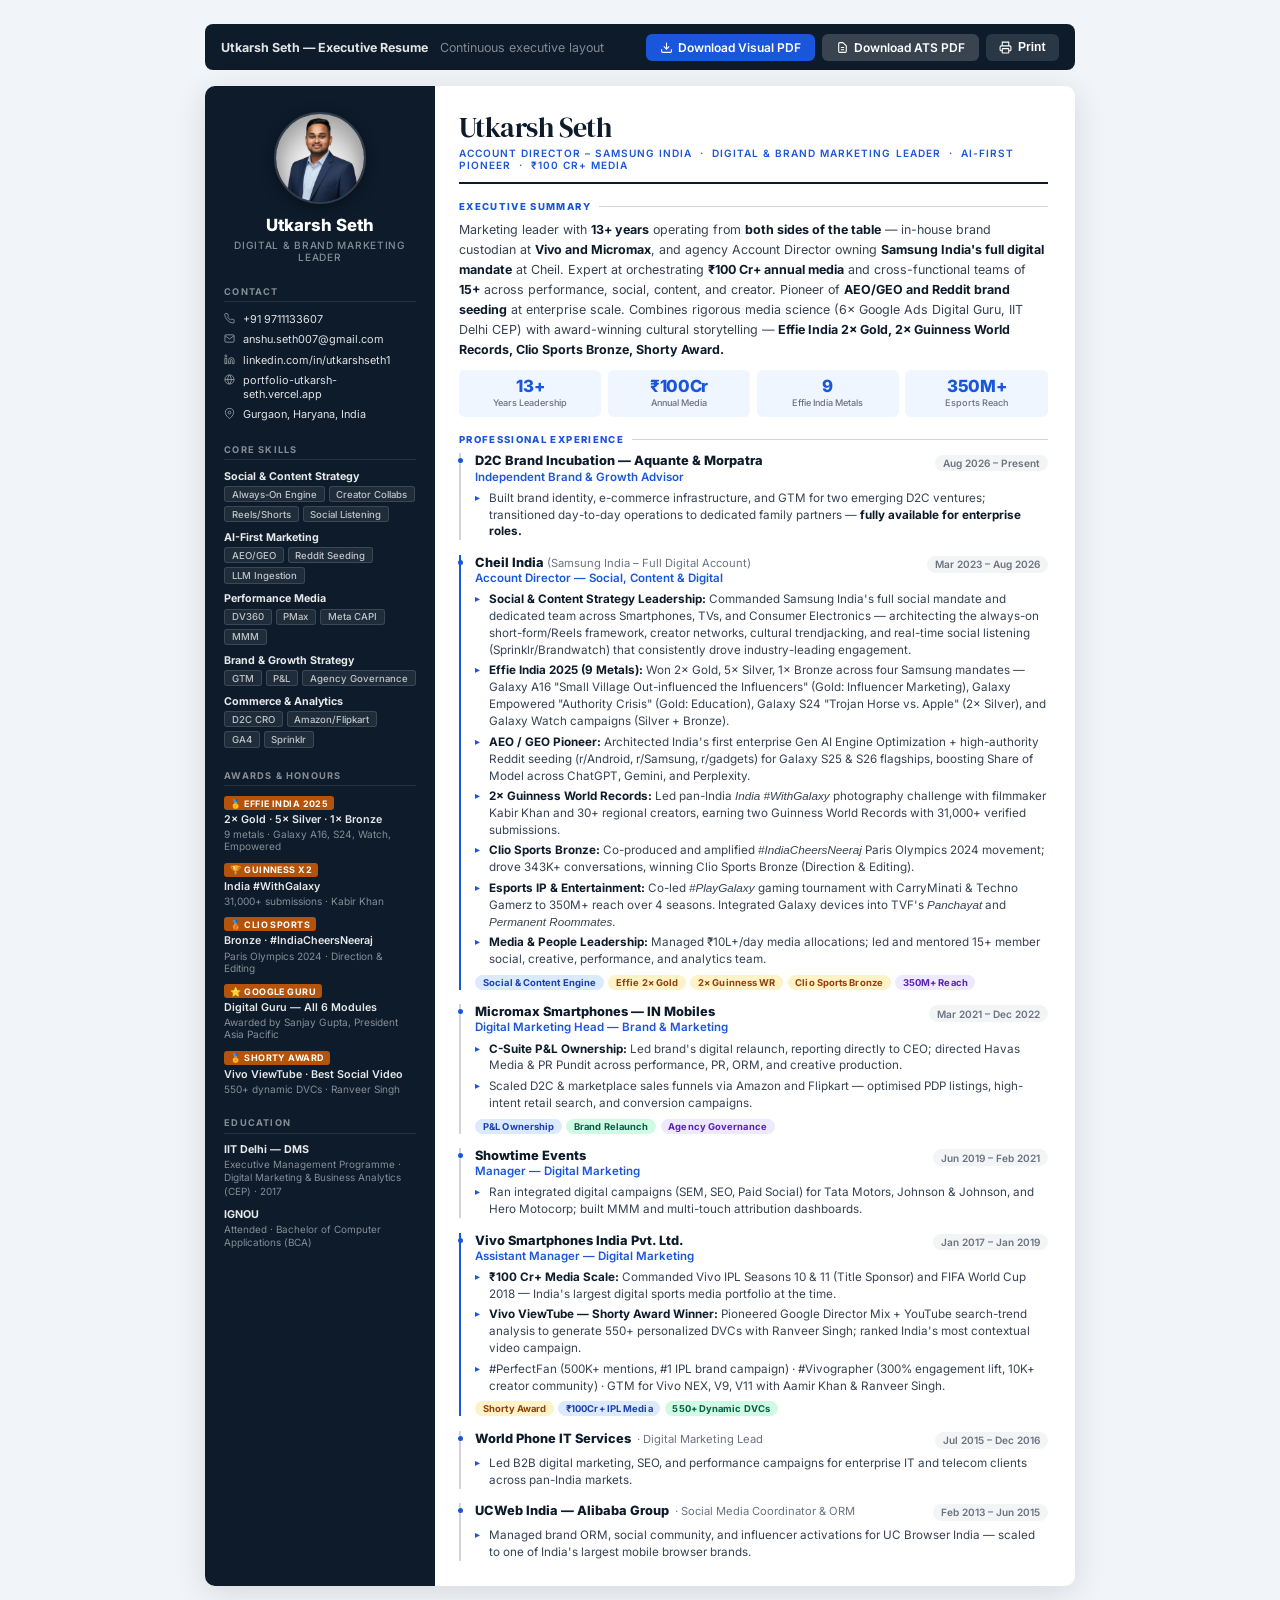
==== commit 65072962: "feat(resume): restore preferred two-column executive design with uncut continuous canvas and dual do" ====
--- a/resume/index.html
+++ b/resume/index.html
@@ -7,672 +7,515 @@
   <link href="https://fonts.googleapis.com/css2?family=Inter:ital,wght@0,300;0,400;0,500;0,600;0,700;0,800;1,400&family=DM+Serif+Display&display=swap" rel="stylesheet">
   <style>
     :root {
-      --navy:      #0d1b2a;
-      --blue:      #1a56db;
-      --slate:     #334155;
-      --muted:     #64748b;
-      --rule:      #e2e8f0;
-      --gold:      #b45309;
-      --gold-bg:   #fef3c7;
-      --gold-txt:  #92400e;
-    }
-
+      --navy:   #0d1b2a;
+      --blue:   #1a56db;
+      --muted:  #6b7280;
+      --rule:   #d1d5db;
+      --white:  #ffffff;
+      --gold:   #b45309;
+      --sidebar:#0d1b2a;
+      --s-text: rgba(255,255,255,0.88);
+      --s-dim:  rgba(255,255,255,0.50);
+    }
     *, *::before, *::after { box-sizing: border-box; margin: 0; padding: 0; }
     html { -webkit-print-color-adjust: exact; print-color-adjust: exact; }
 
     body {
-      font-family: 'Inter', -apple-system, BlinkMacSystemFont, sans-serif;
+      font-family: 'Inter', sans-serif;
       background: #f1f5f9;
-      color: var(--slate);
-      line-height: 1.4;
+      color: #1e293b;
       padding: 1.5rem 1rem;
     }
 
-    /* Print / Action bar */
-    .action-bar {
-      max-width: 860px;
-      margin: 0 auto 1rem;
-      display: flex;
-      justify-content: space-between;
-      align-items: center;
-      background: var(--navy);
-      color: #fff;
-      padding: 0.6rem 1rem;
-      border-radius: 8px;
-      font-size: 0.8rem;
-    }
-    .action-bar span { opacity: 0.6; margin-left: 0.5rem; }
-    .btn-action {
-      background: var(--blue);
-      color: #fff;
-      border: none;
-      padding: 0.38rem 0.95rem;
-      border-radius: 6px;
-      font-size: 0.75rem;
-      font-weight: 600;
-      cursor: pointer;
+    /* ── Print bar ── */
+    .print-bar {
+      max-width: 870px; margin: 0 auto 1rem;
+      display: flex; align-items: center; justify-content: space-between;
+      background: var(--navy); color: rgba(255,255,255,0.88);
+      padding: 0.6rem 1rem; border-radius: 8px; font-size: 0.78rem;
+    }
+    .print-bar span { opacity: 0.55; margin-left: 0.5rem; }
+    .btn-pdf {
+      background: var(--blue); color: #fff; border: none;
+      padding: 0.38rem 0.85rem; border-radius: 6px;
+      font-size: 0.75rem; font-weight: 600; cursor: pointer;
+      display: inline-flex; align-items: center; gap: 0.35rem;
       text-decoration: none;
-      display: inline-flex;
-      align-items: center;
-      gap: 0.35rem;
-    }
-    .btn-action:hover { background: #1649c5; }
-
-    /* Main Resume Card */
-    .resume-card {
-      max-width: 860px;
-      margin: 0 auto;
-      background: #ffffff;
+    }
+    .btn-pdf:hover { background: #1649c5; }
+
+    /* ── Page shell ── */
+    .page {
+      max-width: 870px; margin: 0 auto;
+      background: var(--white);
       border-radius: 10px;
       overflow: hidden;
-      box-shadow: 0 4px 24px rgba(0,0,0,0.08);
-      border: 1px solid var(--rule);
-    }
-
-    /* ═══════════════ HEADER ═══════════════ */
-    .hero-header {
-      background: var(--navy);
-      color: #ffffff;
-      padding: 1rem 1.4rem 0.8rem;
-      display: flex;
-      align-items: center;
-      gap: 1.2rem;
-    }
-
-    .hero-photo {
-      width: 76px;
-      height: 76px;
-      border-radius: 50%;
-      overflow: hidden;
-      border: 2px solid rgba(255,255,255,0.25);
-      flex-shrink: 0;
-      box-shadow: 0 4px 12px rgba(0,0,0,0.3);
-    }
-    .hero-photo img { width: 100%; height: 100%; object-fit: cover; object-position: top center; }
-
-    .hero-content { flex: 1; }
-    .hero-name {
+      box-shadow: 0 6px 32px rgba(0,0,0,0.12);
+      display: grid;
+      grid-template-columns: 230px 1fr;
+    }
+
+    /* ═══════════════ SIDEBAR ═══════════════ */
+    .sidebar {
+      background: var(--sidebar);
+      color: var(--s-text);
+      padding: 1.6rem 1.2rem;
+      display: flex; flex-direction: column; gap: 1.4rem;
+    }
+
+    .photo-wrap {
+      width: 92px; height: 92px; border-radius: 50%;
+      overflow: hidden; border: 2.5px solid rgba(255,255,255,0.15);
+      margin: 0 auto 0.7rem; box-shadow: 0 3px 14px rgba(0,0,0,0.4);
+    }
+    .photo-wrap img { width:100%; height:100%; object-fit:cover; object-position:top center; }
+    .sb-name { font-size:1.05rem; font-weight:800; color:#fff; text-align:center; line-height:1.2; }
+    .sb-role { font-size:0.63rem; font-weight:500; letter-spacing:0.07em; text-transform:uppercase; color:var(--s-dim); text-align:center; margin-top:0.25rem; }
+
+    .sb-label {
+      font-size:0.58rem; font-weight:700; letter-spacing:0.13em; text-transform:uppercase;
+      color:var(--s-dim); border-bottom:1px solid rgba(255,255,255,0.1);
+      padding-bottom:0.28rem; margin-bottom:0.6rem;
+    }
+
+    /* Contact */
+    .c-list { display:flex; flex-direction:column; gap:0.4rem; }
+    .c-row  { display:flex; align-items:flex-start; gap:0.5rem; font-size:0.68rem; }
+    .c-row svg { flex-shrink:0; margin-top:1px; opacity:.6; }
+    .c-row a { color:var(--s-text); text-decoration:none; word-break:break-word; }
+
+    /* Skills tags */
+    .sk-list { display:flex; flex-direction:column; gap:0.55rem; }
+    .sk-name { font-size:0.67rem; font-weight:700; color:rgba(255,255,255,0.9); margin-bottom:0.2rem; }
+    .sk-tags { display:flex; flex-wrap:wrap; gap:0.25rem; }
+    .sk-tag  {
+      font-size:0.6rem; background:rgba(255,255,255,0.08);
+      border:1px solid rgba(255,255,255,0.13); color:rgba(255,255,255,0.72);
+      padding:0.1rem 0.42rem; border-radius:3px; font-weight:500;
+    }
+
+    /* Awards */
+    .aw-list { display:flex; flex-direction:column; gap:0.65rem; }
+    .aw-entry { font-size:0.67rem; }
+    .aw-badge {
+      display:inline-block; background:var(--gold); color:#fff;
+      font-size:0.56rem; font-weight:700; text-transform:uppercase;
+      letter-spacing:0.05em; padding:0.1rem 0.38rem; border-radius:3px; margin-bottom:0.18rem;
+    }
+    .aw-title { font-weight:600; color:rgba(255,255,255,0.9); line-height:1.3; }
+    .aw-sub   { color:var(--s-dim); font-size:0.63rem; margin-top:0.08rem; }
+
+    /* Education */
+    .ed-list { display:flex; flex-direction:column; gap:0.65rem; }
+    .ed-school { font-size:0.67rem; font-weight:700; color:rgba(255,255,255,0.9); }
+    .ed-deg    { font-size:0.62rem; color:var(--s-dim); line-height:1.35; margin-top:0.1rem; }
+
+    /* ═══════════════ MAIN ═══════════════ */
+    .main {
+      padding: 1.6rem 1.7rem 1.6rem 1.5rem;
+      display: flex; flex-direction: column; gap: 1.1rem;
+    }
+
+    /* Header */
+    .mh-name {
       font-family: 'DM Serif Display', serif;
-      font-size: 1.75rem;
-      letter-spacing: -0.01em;
-      line-height: 1.1;
-      color: #ffffff;
-    }
-    .hero-tagline {
-      font-size: 0.7rem;
-      font-weight: 600;
-      text-transform: uppercase;
-      letter-spacing: 0.08em;
-      color: #93c5fd;
-      margin-top: 0.25rem;
-    }
-
-    .hero-contact {
-      display: flex;
-      flex-wrap: wrap;
-      gap: 0.35rem 1rem;
-      margin-top: 0.5rem;
-      font-size: 0.7rem;
-      color: rgba(255,255,255,0.85);
-    }
-    .contact-item { display: flex; align-items: center; gap: 0.35rem; }
-    .contact-item a { color: #ffffff; text-decoration: none; }
-    .contact-item a:hover { text-decoration: underline; }
-
-    /* ═══════════════ METRICS ═══════════════ */
-    .metrics-strip {
-      display: grid;
-      grid-template-columns: repeat(4, 1fr);
-      background: #f8fafc;
-      border-bottom: 1px solid var(--rule);
-    }
-    .metric-box {
-      padding: 0.45rem 0.4rem;
-      text-align: center;
-      border-right: 1px solid var(--rule);
-    }
-    .metric-box:last-child { border-right: none; }
-    .metric-num {
-      font-size: 1.15rem;
-      font-weight: 800;
-      color: var(--blue);
-      line-height: 1.1;
-      letter-spacing: -0.02em;
-    }
-    .metric-label {
-      font-size: 0.58rem;
-      color: var(--muted);
-      font-weight: 600;
-      text-transform: uppercase;
-      letter-spacing: 0.04em;
-      margin-top: 0.1rem;
-    }
-
-    /* ═══════════════ BODY ═══════════════ */
-    .body-content {
-      padding: 0.95rem 1.4rem 1.1rem;
-      display: block;
-    }
-
-    .sec-heading {
-      font-size: 0.64rem;
-      font-weight: 800;
-      text-transform: uppercase;
-      letter-spacing: 0.14em;
-      color: var(--blue);
-      display: flex;
-      align-items: center;
-      gap: 0.5rem;
-      margin-bottom: 0.35rem; margin-top: 0.65rem;
-    }
-    .sec-heading::after {
-      content: '';
-      flex: 1;
-      height: 1px;
-      background: #e2e8f0;
-    }
-
-    .summary-p {
-      font-size: 0.75rem;
-      line-height: 1.42;
-      color: #334155;
-      text-align: justify;
-    }
-    .summary-p strong { color: var(--navy); font-weight: 700; }
-
-    /* Skills Grid */
-    .skills-container {
-      display: grid;
-      grid-template-columns: 1fr 1fr;
-      gap: 0.4rem 1.2rem;
-    }
-    .skill-title {
-      font-size: 0.7rem;
-      font-weight: 700;
-      color: var(--navy);
-      display: block;
-      margin-bottom: 0.15rem;
-    }
-    .tags-row { display: flex; flex-wrap: wrap; gap: 0.22rem; }
-    .tag-chip {
-      font-size: 0.6rem;
-      background: #f1f5f9;
-      color: #1e293b;
-      padding: 0.08rem 0.4rem;
-      border-radius: 4px;
-      font-weight: 500;
-      border: 1px solid #e2e8f0;
-    }
-
-    /* Timeline */
-    .timeline {
-      display: block;
-    }
-    .role-card {
-      border-left: 2px solid #cbd5e1;
-      padding-left: 0.85rem;
-      position: relative;
-    }
-    .role-card.highlight { border-left-color: var(--blue); }
-    .role-card::before {
-      content: '';
-      position: absolute;
-      left: -3.5px;
-      top: 5px;
-      width: 5px;
-      height: 5px;
-      border-radius: 50%;
-      background: var(--blue);
-    }
-
-    .role-header {
-      display: flex;
-      justify-content: space-between;
-      align-items: baseline;
-      flex-wrap: wrap;
-      gap: 0.35rem;
-    }
-    .role-company {
-      font-size: 0.81rem;
-      font-weight: 800;
-      color: var(--navy);
-    }
-    .role-subnote { font-size: 0.7rem; font-weight: 400; color: var(--muted); }
-    .role-title {
-      font-size: 0.72rem;
-      font-weight: 700;
-      color: var(--blue);
-      margin-top: 0.04rem;
-    }
-    .role-date {
-      font-size: 0.64rem;
-      font-weight: 600;
-      color: var(--muted);
-      background: #f1f5f9;
-      padding: 0.08rem 0.42rem;
-      border-radius: 20px;
-    }
-
-    .role-bullets {
-      list-style: none;
-      margin-top: 0.3rem;
-      display: flex;
-      flex-direction: column;
-      gap: 0.18rem;
-    }
-    .role-bullets li {
-      font-size: 0.72rem;
-      color: #334155;
-      padding-left: 0.8rem;
-      position: relative;
-      line-height: 1.36;
-    }
-    .role-bullets li::before {
-      content: '▸';
-      position: absolute;
-      left: 0;
-      color: var(--blue);
-      font-size: 0.6rem;
-      top: 1px;
-    }
-    .role-bullets li strong { color: var(--navy); font-weight: 700; }
+      font-size: 1.75rem; color: var(--navy);
+      letter-spacing: -0.02em; line-height: 1.1;
+    }
+    .mh-tag {
+      font-size: 0.63rem; font-weight: 600; color: var(--blue);
+      text-transform: uppercase; letter-spacing: 0.1em; margin-top: 0.28rem;
+    }
+    .mh-rule { border: none; border-top: 2px solid var(--navy); margin-top: 0.65rem; }
+
+    /* Sections */
+    .sec-ttl {
+      font-size: 0.6rem; font-weight: 800; text-transform: uppercase;
+      letter-spacing: 0.14em; color: var(--blue);
+      display: flex; align-items: center; gap: 0.5rem; margin-bottom: 0.5rem;
+    }
+    .sec-ttl::after { content:''; flex:1; height:1px; background:var(--rule); }
+
+    /* Summary */
+    .summary { font-size:0.78rem; line-height:1.6; color:#374151; }
+    .summary strong { color:var(--navy); font-weight:700; }
+
+    /* Stats strip */
+    .stats {
+      display: grid; grid-template-columns: repeat(4,1fr);
+      gap: 0.4rem; margin-top: 0.6rem;
+    }
+    .stat {
+      background: #eff6ff; border-radius: 6px;
+      padding: 0.5rem 0.4rem; text-align: center;
+    }
+    .stat-n { font-size:1.05rem; font-weight:800; color:var(--blue); line-height:1; letter-spacing:-0.02em; }
+    .stat-l { font-size:0.57rem; color:var(--muted); font-weight:500; margin-top:0.18rem; line-height:1.25; }
+
+    /* Experience */
+    .exp-list { display:flex; flex-direction:column; gap:0.9rem; }
+    .exp-item {
+      border-left: 2px solid var(--rule);
+      padding-left: 0.9rem; position: relative;
+    }
+    .exp-item.feat { border-left-color: var(--blue); }
+    .exp-item::before {
+      content:''; position:absolute; left:-3.5px; top:5px;
+      width:5px; height:5px; border-radius:50%; background:var(--blue);
+    }
+
+    .exp-top { display:flex; justify-content:space-between; align-items:flex-start; gap:0.4rem; flex-wrap:wrap; }
+    .exp-co  { font-size:0.8rem; font-weight:800; color:var(--navy); }
+    .exp-co-note { font-size:0.7rem; font-weight:400; color:var(--muted); }
+    .exp-rol { font-size:0.72rem; font-weight:600; color:var(--blue); margin-top:0.08rem; }
+    .exp-dt  {
+      font-size:0.63rem; font-weight:600; color:var(--muted);
+      white-space:nowrap; background:#f3f4f6;
+      padding:0.14rem 0.48rem; border-radius:20px; margin-top:0.08rem;
+    }
+
+    .bul { list-style:none; margin-top:0.38rem; display:flex; flex-direction:column; gap:0.22rem; }
+    .bul li {
+      font-size:0.73rem; color:#374151;
+      padding-left:0.85rem; position:relative; line-height:1.45;
+    }
+    .bul li::before {
+      content:'▸'; position:absolute; left:0;
+      color:var(--blue); font-size:0.6rem; top:1px;
+    }
+    .bul li strong { color:var(--navy); font-weight:700; }
 
     /* Chips */
-    .chip-container {
-      display: flex;
-      flex-wrap: wrap;
-      gap: 0.28rem;
-      margin-top: 0.38rem;
-    }
-    .badge {
-      font-size: 0.59rem;
-      font-weight: 700;
-      padding: 0.11rem 0.45rem;
-      border-radius: 20px;
-      letter-spacing: 0.01em;
-    }
-    .badge-gold  { background: var(--gold-bg); color: var(--gold-txt); border: 1px solid #fde68a; }
-    .badge-blue  { background: #dbeafe; color: #1e40af; border: 1px solid #bfdbfe; }
-    .badge-green { background: #d1fae5; color: #065f46; border: 1px solid #a7f3d0; }
-    .badge-purple{ background: #ede9fe; color: #5b21b6; border: 1px solid #ddd6fe; }
-
-    /* Awards Grid */
-    .awards-grid {
-      display: grid;
-      grid-template-columns: 1fr 1fr;
-      gap: 0.45rem 0.85rem;
-    }
-    .award-card {
-      background: #f8fafc;
-      border: 1px solid #e2e8f0;
-      border-radius: 6px;
-      padding: 0.45rem 0.6rem;
-      font-size: 0.7rem;
-    }
-    .award-badge-label {
-      display: inline-block;
-      background: var(--gold);
-      color: #fff;
-      font-size: 0.56rem;
-      font-weight: 700;
-      text-transform: uppercase;
-      letter-spacing: 0.05em;
-      padding: 0.08rem 0.35rem;
-      border-radius: 3px;
-      margin-bottom: 0.15rem;
-    }
-    .award-name { font-weight: 700; color: var(--navy); line-height: 1.25; }
-    .award-sub { color: var(--muted); font-size: 0.63rem; margin-top: 0.08rem; }
-
-    /* Education */
-    .edu-container {
-      display: flex;
-      flex-direction: column;
-      gap: 0.4rem;
-    }
-    .edu-card {
-      font-size: 0.72rem;
-      line-height: 1.35;
-    }
-    .edu-card strong { color: var(--navy); font-weight: 700; }
-    .edu-card span { color: var(--muted); font-size: 0.67rem; }
-
-    /* ═══════════════ PRINT ENGINE OPTIMIZATION ═══════════════ */
+    .chips { display:flex; flex-wrap:wrap; gap:0.28rem; margin-top:0.42rem; }
+    .chip  {
+      font-size:0.59rem; font-weight:700;
+      padding:0.13rem 0.48rem; border-radius:20px; letter-spacing:0.01em;
+    }
+    .c-blue  { background:#dbeafe; color:#1e40af; }
+    .c-gold  { background:#fef3c7; color:#92400e; }
+    .c-green { background:#d1fae5; color:#065f46; }
+    .c-purple{ background:#ede9fe; color:#5b21b6; }
+
+    /* ═══════════════ PRINT ═══════════════ */
     @media print {
-      body { background: transparent; padding: 0; margin: 0; }
-      .action-bar { display: none !important; }
-      .resume-card {
-        box-shadow: none !important;
-        border-radius: 0 !important;
-        border: none !important;
-        max-width: 100% !important;
-        width: 100% !important;
-        overflow: visible !important;
+      body { background:transparent; padding:0; margin:0; }
+      .print-bar { display:none !important; }
+      .page {
+        box-shadow:none; border-radius:0;
+        max-width:100%; width:100%;
+        min-height:100%;
       }
-      .hero-header { background: var(--navy) !important; color: #fff !important; }
-      .metrics-strip { background: #f8fafc !important; }
-      .badge-gold { background: var(--gold-bg) !important; color: var(--gold-txt) !important; }
-      .badge-blue { background: #dbeafe !important; color: #1e40af !important; }
-      .badge-green { background: #d1fae5 !important; color: #065f46 !important; }
-      .badge-purple { background: #ede9fe !important; color: #5b21b6 !important; }
-      .award-badge-label { background: var(--gold) !important; color: #fff !important; }
-      .award-card { page-break-inside: avoid; break-inside: avoid; }
-      @page {
-        size: A4;
-        margin: 0.28in 0.35in;
-      }
+      .sidebar { background:var(--sidebar) !important; }
+      .stat    { background:#eff6ff !important; }
+      .c-blue  { background:#dbeafe !important; color:#1e40af !important; }
+      .c-gold  { background:#fef3c7 !important; color:#92400e !important; }
+      .c-green { background:#d1fae5 !important; color:#065f46 !important; }
+      .c-purple{ background:#ede9fe !important; color:#5b21b6 !important; }
+      .aw-badge{ background:var(--gold) !important; }
+      @page { size: 8.5in 16.2in; margin: 0; }
     }
   </style>
 </head>
 <body>
 
-  <!-- Web Actions Banner -->
-  <div class="action-bar">
+<div class="print-bar">
+  <div>
+    <strong>Utkarsh Seth — Executive Resume</strong>
+    <span>Continuous executive layout</span>
+  </div>
+  <div style="display: flex; gap: 0.45rem;">
+    <a href="Utkarsh_Seth_Executive_Resume.pdf" download class="btn-pdf">
+      <svg width="13" height="13" fill="none" stroke="currentColor" stroke-width="2" viewBox="0 0 24 24"><path d="M21 15v4a2 2 0 0 1-2 2H5a2 2 0 0 1-2-2v-4"/><polyline points="7 10 12 15 17 10"/><line x1="12" y1="15" x2="12" y2="3"/></svg>
+      Download Visual PDF
+    </a>
+    <a href="Utkarsh_Seth_ATS_Certified_Resume.pdf" download class="btn-pdf" style="background: rgba(255,255,255,0.18);">
+      <svg width="13" height="13" fill="none" stroke="currentColor" stroke-width="2" viewBox="0 0 24 24"><path d="M9 12h6m-6 4h6m2 5H7a2 2 0 01-2-2V5a2 2 0 012-2h5.586a1 1 0 01.707.293l5.414 5.414a1 1 0 01.293.707V19a2 2 0 01-2 2z"/></svg>
+      Download ATS PDF
+    </a>
+    <button class="btn-pdf" style="background: rgba(255,255,255,0.12);" onclick="window.print()">
+      <svg width="13" height="13" fill="none" stroke="currentColor" stroke-width="2" viewBox="0 0 24 24"><path d="M6 9V2h12v7"/><path d="M6 18H4a2 2 0 0 1-2-2v-5a2 2 0 0 1 2-2h16a2 2 0 0 1 2 2v5a2 2 0 0 1-2 2h-2"/><rect x="6" y="14" width="12" height="8" rx="1"/></svg>
+      Print
+    </button>
+  </div>
+</div>
+
+<div class="page">
+
+  <!-- ══════════ SIDEBAR ══════════ -->
+  <aside class="sidebar">
+
     <div>
-      <strong>Utkarsh Seth — Executive Resume</strong>
-      <span>Visual Impact + 100% ATS Readable</span>
+      <div class="photo-wrap">
+        <img src="../assets/utkarsh_portrait.jpg" alt="Utkarsh Seth">
+      </div>
+      <div class="sb-name">Utkarsh Seth</div>
+      <div class="sb-role">Digital &amp; Brand Marketing Leader</div>
     </div>
-    <div style="display:flex; gap:0.5rem;">
-      <a href="Utkarsh_Seth_Executive_Resume.pdf" download class="btn-action">
-        <svg width="13" height="13" fill="none" stroke="currentColor" stroke-width="2" viewBox="0 0 24 24"><path d="M21 15v4a2 2 0 0 1-2 2H5a2 2 0 0 1-2-2v-4"/><polyline points="7 10 12 15 17 10"/><line x1="12" y1="15" x2="12" y2="3"/></svg>
-        Download Clean PDF
-      </a>
-      <button class="btn-action" style="background: rgba(255,255,255,0.18);" onclick="window.print()">
-        <svg width="13" height="13" fill="none" stroke="currentColor" stroke-width="2" viewBox="0 0 24 24"><path d="M6 9V2h12v7"/><path d="M6 18H4a2 2 0 0 1-2-2v-5a2 2 0 0 1 2-2h16a2 2 0 0 1 2 2v5a2 2 0 0 1-2 2h-2"/><rect x="6" y="14" width="12" height="8" rx="1"/></svg>
-        Print
-      </button>
+
+    <!-- Contact -->
+    <div>
+      <div class="sb-label">Contact</div>
+      <div class="c-list">
+        <div class="c-row">
+          <svg width="11" height="11" fill="none" stroke="currentColor" stroke-width="2" viewBox="0 0 24 24"><path d="M22 16.92v3a2 2 0 0 1-2.18 2 19.79 19.79 0 0 1-8.63-3.07A19.5 19.5 0 0 1 4.69 12 19.79 19.79 0 0 1 1.61 3.44 2 2 0 0 1 3.59 1.27h3a2 2 0 0 1 2 1.72c.127.96.361 1.903.7 2.81a2 2 0 0 1-.45 2.11L7.91 8.83a16 16 0 0 0 6.29 6.29l1.29-1.29a2 2 0 0 1 2.11-.45c.907.339 1.85.573 2.81.7A2 2 0 0 1 22 16.92z"/></svg>
+          <span>+91 9711133607</span>
+        </div>
+        <div class="c-row">
+          <svg width="11" height="11" fill="none" stroke="currentColor" stroke-width="2" viewBox="0 0 24 24"><path d="M4 4h16c1.1 0 2 .9 2 2v12c0 1.1-.9 2-2 2H4c-1.1 0-2-.9-2-2V6c0-1.1.9-2 2-2z"/><polyline points="22,6 12,13 2,6"/></svg>
+          <a href="mailto:anshu.seth007@gmail.com">anshu.seth007@gmail.com</a>
+        </div>
+        <div class="c-row">
+          <svg width="11" height="11" fill="none" stroke="currentColor" stroke-width="2" viewBox="0 0 24 24"><path d="M16 8a6 6 0 0 1 6 6v7h-4v-7a2 2 0 0 0-4 0v7h-4v-7a6 6 0 0 1 6-6z"/><rect x="2" y="9" width="4" height="12"/><circle cx="4" cy="4" r="2"/></svg>
+          <a href="https://linkedin.com/in/utkarshseth1" target="_blank">linkedin.com/in/utkarshseth1</a>
+        </div>
+        <div class="c-row">
+          <svg width="11" height="11" fill="none" stroke="currentColor" stroke-width="2" viewBox="0 0 24 24"><circle cx="12" cy="12" r="10"/><line x1="2" y1="12" x2="22" y2="12"/><path d="M12 2a15.3 15.3 0 0 1 4 10 15.3 15.3 0 0 1-4 10 15.3 15.3 0 0 1-4-10 15.3 15.3 0 0 1 4-10z"/></svg>
+          <a href="https://portfolio-utkarsh-seth.vercel.app" target="_blank">portfolio-utkarsh-seth.vercel.app</a>
+        </div>
+        <div class="c-row">
+          <svg width="11" height="11" fill="none" stroke="currentColor" stroke-width="2" viewBox="0 0 24 24"><path d="M21 10c0 7-9 13-9 13s-9-6-9-13a9 9 0 0 1 18 0z"/><circle cx="12" cy="10" r="3"/></svg>
+          <span>Gurgaon, Haryana, India</span>
+        </div>
+      </div>
     </div>
-  </div>
-
-  <div class="resume-card">
-
-    <!-- 1. HERO HEADER (Photo + Identity + Direct Contact) -->
-    <header class="hero-header">
-      <div class="hero-photo">
-        <img src="../assets/utkarsh_portrait.jpg" alt="Utkarsh Seth">
-      </div>
-      <div class="hero-content">
-        <h1 class="hero-name">Utkarsh Seth</h1>
-        <div class="hero-tagline">Account Director – Samsung India &nbsp;·&nbsp; Digital &amp; Brand Marketing Leader &nbsp;·&nbsp; AI-First Pioneer &nbsp;·&nbsp; ₹100 Cr+ Media</div>
-        <div class="hero-contact">
-          <div class="contact-item">
-            <span>📍 Gurgaon, Haryana, India</span>
-          </div>
-          <div class="contact-item">
-            <span>📞 +91 9711133607</span>
-          </div>
-          <div class="contact-item">
-            <span>✉️ <a href="mailto:anshu.seth007@gmail.com">anshu.seth007@gmail.com</a></span>
-          </div>
-          <div class="contact-item">
-            <span>🔗 <a href="https://linkedin.com/in/utkarshseth1" target="_blank">linkedin.com/in/utkarshseth1</a></span>
-          </div>
-          <div class="contact-item">
-            <span>🌐 <a href="https://portfolio-utkarsh-seth.vercel.app" target="_blank">portfolio-utkarsh-seth.vercel.app</a></span>
-          </div>
-        </div>
-      </div>
-    </header>
-
-    <!-- 2. EXECUTIVE METRICS CALLOUT STRIP -->
-    <div class="metrics-strip">
-      <div class="metric-box">
-        <div class="metric-num">13+</div>
-        <div class="metric-label">Years Leadership</div>
-      </div>
-      <div class="metric-box">
-        <div class="metric-num">₹100 Cr+</div>
-        <div class="metric-label">Annual Media Managed</div>
-      </div>
-      <div class="metric-box">
-        <div class="metric-num">9 Metals</div>
-        <div class="metric-label">Effie India 2025</div>
-      </div>
-      <div class="metric-box">
-        <div class="metric-num">350M+</div>
-        <div class="metric-label">Esports IP Reach</div>
+
+    <!-- Skills -->
+    <div>
+      <div class="sb-label">Core Skills</div>
+      <div class="sk-list">
+        <div>
+          <div class="sk-name">Social &amp; Content Strategy</div>
+          <div class="sk-tags">
+            <span class="sk-tag">Always-On Engine</span><span class="sk-tag">Creator Collabs</span><span class="sk-tag">Reels/Shorts</span><span class="sk-tag">Social Listening</span>
+          </div>
+        </div>
+        <div>
+          <div class="sk-name">AI-First Marketing</div>
+          <div class="sk-tags">
+            <span class="sk-tag">AEO/GEO</span><span class="sk-tag">Reddit Seeding</span><span class="sk-tag">LLM Ingestion</span>
+          </div>
+        </div>
+        <div>
+          <div class="sk-name">Performance Media</div>
+          <div class="sk-tags">
+            <span class="sk-tag">DV360</span><span class="sk-tag">PMax</span><span class="sk-tag">Meta CAPI</span><span class="sk-tag">MMM</span>
+          </div>
+        </div>
+        <div>
+          <div class="sk-name">Brand &amp; Growth Strategy</div>
+          <div class="sk-tags">
+            <span class="sk-tag">GTM</span><span class="sk-tag">P&amp;L</span><span class="sk-tag">Agency Governance</span>
+          </div>
+        </div>
+        <div>
+          <div class="sk-name">Commerce &amp; Analytics</div>
+          <div class="sk-tags">
+            <span class="sk-tag">D2C CRO</span><span class="sk-tag">Amazon/Flipkart</span><span class="sk-tag">GA4</span><span class="sk-tag">Sprinklr</span>
+          </div>
+        </div>
       </div>
     </div>
 
-    <div class="body-content">
-
-      <!-- 3. EXECUTIVE SUMMARY -->
-      <section>
-        <h2 class="sec-heading">Executive Summary</h2>
-        <p class="summary-p">
-          Accomplished Marketing Leader with <strong>13+ years of experience</strong> commanding brand and performance strategy from <strong>both sides of the table</strong> — as an in-house brand custodian directing agencies (<strong>Vivo, Micromax</strong>) and as an agency Account Director commanding <strong>Samsung India's</strong> full digital mandate at Cheil. Proven track record managing <strong>₹100 Cr+ annual media investments</strong>, leading cross-functional teams of 15+, and driving multi-billion-rupee flagship GTMs. Pioneer of <strong>Generative AI Engine Optimization (AEO/GEO)</strong> and Reddit brand seeding at enterprise scale. Combines data rigour (6× Google Ads Digital Guru, IIT Delhi CEP) with cultural storytelling: <strong>Effie India 2025 (2× Gold, 5× Silver), 2× Guinness World Records, Clio Sports Bronze, and Shorty Award</strong>.
-        </p>
-      </section>
-
-      <!-- 4. CORE COMPETENCIES & TECHNICAL SKILLS -->
-      <section>
-        <h2 class="sec-heading">Core Competencies &amp; Leadership Skills</h2>
-        <div class="skills-container">
-          <div>
-            <span class="skill-title">Social &amp; Content Strategy</span>
-            <div class="tags-row">
-              <span class="tag-chip">Social Team Leadership</span>
-              <span class="tag-chip">Always-On Content Engine</span>
-              <span class="tag-chip">Reels / Shorts</span>
-              <span class="tag-chip">Creator Collabs</span>
-              <span class="tag-chip">Social Listening (Sprinklr, Brandwatch)</span>
-            </div>
-          </div>
-          <div>
-            <span class="skill-title">AI-First Marketing &amp; Search</span>
-            <div class="tags-row">
-              <span class="tag-chip">AEO / GEO</span>
-              <span class="tag-chip">Reddit Seeding (r/Android, r/Samsung)</span>
-              <span class="tag-chip">Share of Model (SoM)</span>
-              <span class="tag-chip">LLM Ingestion</span>
-            </div>
-          </div>
-          <div>
-            <span class="skill-title">Performance Media &amp; Attribution</span>
-            <div class="tags-row">
-              <span class="tag-chip">₹100 Cr+ Scale Bidding</span>
-              <span class="tag-chip">DV360</span>
-              <span class="tag-chip">Google PMax &amp; Search</span>
-              <span class="tag-chip">Meta Ads CAPI</span>
-              <span class="tag-chip">Marketing Mix Modeling (MMM)</span>
-            </div>
-          </div>
-          <div>
-            <span class="skill-title">Brand, Commerce &amp; Analytics</span>
-            <div class="tags-row">
-              <span class="tag-chip">0-to-1 D2C Incubation</span>
-              <span class="tag-chip">Amazon &amp; Flipkart Retail Media</span>
-              <span class="tag-chip">E-Commerce CRO</span>
-              <span class="tag-chip">Google Analytics 4 (GA4)</span>
-              <span class="tag-chip">P&amp;L Ownership</span>
-            </div>
-          </div>
-        </div>
-      </section>
-
-      <!-- 5. PROFESSIONAL EXPERIENCE -->
-      <section>
-        <h2 class="sec-heading">Professional Experience</h2>
-        <div class="timeline">
-
-          <!-- D2C -->
-          <div class="role-card">
-            <div class="role-header">
-              <div>
-                <span class="role-company">D2C Brand Incubation — Aquante &amp; Morpatra</span>
-                <div class="role-title">Independent Brand &amp; Growth Advisor</div>
-              </div>
-              <span class="role-date">Aug 2026 – Present</span>
-            </div>
-            <ul class="role-bullets">
-              <li><strong>0-to-1 Brand Architecture:</strong> Built brand identity, e-commerce infrastructure, and GTM for two emerging consumer ventures in premium lifestyle (Aquante) and handcrafted goods (Morpatra).</li>
-              <li><strong>Storefront &amp; Funnel Engineering:</strong> Scaled digital storefronts, conversion funnels, and organic acquisition frameworks utilizing AI-assisted creative workflows.</li>
-              <li><strong>Operational Handover:</strong> Established commercial foundations and transitioned day-to-day operations to dedicated family partners — <strong>100% available for enterprise leadership roles</strong>.</li>
-            </ul>
-            <div class="chip-container">
-              <span class="badge badge-blue">D2C GTM</span>
-              <span class="badge badge-green">E-Commerce CRO</span>
-              <span class="badge badge-purple">AI Workflow</span>
-            </div>
-          </div>
-
-          <!-- Cheil -->
-          <div class="role-card highlight">
-            <div class="role-header">
-              <div>
-                <span class="role-company">Cheil India <span class="role-subnote">(Samsung India Full Digital Account)</span></span>
-                <div class="role-title">Account Director — Social, Content &amp; Digital</div>
-              </div>
-              <span class="role-date">Mar 2023 – Aug 2026</span>
-            </div>
-            <ul class="role-bullets">
-              <li><strong>Social &amp; Content Strategy Leadership:</strong> Commanded Samsung India's complete social mandate and dedicated team across Smartphones, TVs, and Consumer Electronics — architecting the always-on short-form/Reels engine, creator networks, cultural trendjacking, and real-time social listening (Sprinklr/Brandwatch) that consistently drove industry-leading engagement.</li>
-              <li><strong>Effie India 2025 (9 Metals):</strong> Won 2× Gold, 5× Silver, 1× Bronze across four Samsung mandates — Galaxy A16 "Small Village Out-influenced the Influencers" (Gold: Influencer Marketing), Galaxy Empowered "Authority Crisis" (Gold: Education), Galaxy S24 "Trojan Horse vs. Apple" (2× Silver), and Galaxy Watch campaigns (Silver + Bronze).</li>
-              <li><strong>AEO / GEO Pioneer:</strong> Architected India's first enterprise Gen AI Engine Optimization + high-authority Reddit seeding (r/Android, r/Samsung, r/gadgets) for Galaxy S25 &amp; S26 flagships, boosting Share of Model across ChatGPT, Gemini, and Perplexity.</li>
-              <li><strong>2× Guinness World Records:</strong> Led pan-India <em>India #WithGalaxy</em> photography challenge with filmmaker Kabir Khan and 30+ regional creators, earning two Guinness World Records with 31,000+ verified submissions.</li>
-              <li><strong>Clio Sports Bronze:</strong> Co-produced and amplified <em>#IndiaCheersNeeraj</em> Paris Olympics 2024 movement; drove 343K+ conversations, winning Clio Sports Bronze (Direction &amp; Editing).</li>
-              <li><strong>Esports IP &amp; Entertainment:</strong> Co-led <em>#PlayGalaxy</em> gaming tournament with CarryMinati &amp; Techno Gamerz to 350M+ reach over 4 seasons. Integrated Galaxy devices into TVF's <em>Panchayat</em> and <em>Permanent Roommates</em>.</li>
-              <li><strong>Media &amp; People Leadership:</strong> Managed ₹10L+/day media allocations; led and mentored 15+ member social, creative, performance, and analytics team.</li>
-            </ul>
-            <div class="chip-container">
-              <span class="badge badge-blue">Social &amp; Content Engine</span>
-              <span class="badge badge-gold">Effie 2× Gold</span>
-              <span class="badge badge-gold">2× Guinness WR</span>
-              <span class="badge badge-gold">Clio Sports Bronze</span>
-              <span class="badge badge-purple">350M+ Reach</span>
-            </div>
-          </div>
-
-          <!-- Micromax -->
-          <div class="role-card">
-            <div class="role-header">
-              <div>
-                <span class="role-company">Micromax Smartphones — IN Mobiles</span>
-                <div class="role-title">Digital Marketing Head — Brand &amp; Marketing</div>
-              </div>
-              <span class="role-date">Mar 2021 – Dec 2022</span>
-            </div>
-            <ul class="role-bullets">
-              <li><strong>C-Suite Direct Ownership:</strong> Owned digital strategy end-to-end, reporting directly to the CEO on commercial growth P&amp;L, budget pipeline, and customer acquisition targets across brand relaunch.</li>
-              <li><strong>Agency Governance:</strong> Directed agency partners (Havas Media &amp; PR Pundit) as brand custodian across performance advertising, PR, ORM, influencer marketing, and creative production.</li>
-              <li><strong>Marketplace Acceleration:</strong> Scaled sales funnels via Flipkart and Amazon through optimized PDP listings, high-intent retail search advertising, and conversion funnels.</li>
-            </ul>
-            <div class="chip-container">
-              <span class="badge badge-blue">P&amp;L Ownership</span>
-              <span class="badge badge-green">Brand Relaunch</span>
-              <span class="badge badge-purple">Agency Governance</span>
-            </div>
-          </div>
-
-          <!-- Showtime -->
-          <div class="role-card">
-            <div class="role-header">
-              <div>
-                <span class="role-company">Showtime Events</span>
-                <div class="role-title">Manager — Digital Marketing</div>
-              </div>
-              <span class="role-date">Jun 2019 – Feb 2021</span>
-            </div>
-            <ul class="role-bullets">
-              <li>Led integrated digital marketing campaigns (SEM, SEO, paid social, display, and content) for marquee clients including <strong>Tata Motors, Johnson &amp; Johnson, and Hero Motocorp</strong>.</li>
-              <li>Developed Marketing Mix Modeling (MMM) and multi-touch attribution dashboards to optimize cross-channel media ROI.</li>
-            </ul>
-          </div>
-
-          <!-- Vivo -->
-          <div class="role-card highlight">
-            <div class="role-header">
-              <div>
-                <span class="role-company">Vivo Smartphones India Pvt. Ltd.</span>
-                <div class="role-title">Assistant Manager — Digital Marketing</div>
-              </div>
-              <span class="role-date">Jan 2017 – Jan 2019</span>
-            </div>
-            <ul class="role-bullets">
-              <li><strong>₹100 Cr+ Annual Media Scale:</strong> Commanded ₹100 Cr+ annual media deployments across marquee sports properties including Vivo IPL (Seasons 10 &amp; 11 Title Sponsorship) and FIFA World Cup 2018.</li>
-              <li><strong>Vivo ViewTube Innovation (Shorty Award Winner):</strong> Conceived landmark contextual video campaign using Google Director Mix and 30-day YouTube search trends to dynamically render 550+ personalized DVCs starring Ranveer Singh.</li>
-              <li><strong>Record-Breaking Fan Engagement:</strong> Launched <em>#PerfectFan</em> (500K+ mentions, #1 IPL brand campaign) and founded <em>#Vivographer</em> (300% engagement lift, 10K+ creator community).</li>
-              <li><strong>Celebrity GTM:</strong> Directed commercial films starring Aamir Khan and Ranveer Singh; led digital GTM for Vivo NEX, V9, and V11 (top-selling smartphones of 2018).</li>
-            </ul>
-            <div class="chip-container">
-              <span class="badge badge-gold">Shorty Award</span>
-              <span class="badge badge-blue">₹100Cr+ IPL Media</span>
-              <span class="badge badge-green">550+ Dynamic DVCs</span>
-            </div>
-          </div>
-
-          <!-- Earlier Roles -->
-          <div class="role-card">
-            <div class="role-header">
-              <div>
-                <span class="role-company">World Phone IT Services &nbsp;<span class="role-subnote">· Digital Marketing Lead</span></span>
-              </div>
-              <span class="role-date">Jul 2015 – Dec 2016</span>
-            </div>
-            <ul class="role-bullets">
-              <li>Led B2B digital marketing, SEO, and paid performance campaigns for enterprise IT and telecom clients across pan-India markets.</li>
-            </ul>
-          </div>
-
-          <div class="role-card">
-            <div class="role-header">
-              <div>
-                <span class="role-company">UCWeb India (Alibaba Group) &nbsp;<span class="role-subnote">· Social Media Coordinator &amp; ORM</span></span>
-              </div>
-              <span class="role-date">Feb 2013 – Jun 2015</span>
-            </div>
-            <ul class="role-bullets">
-              <li>Managed brand ORM, social media community, and influencer activations for UC Browser India.</li>
-            </ul>
-          </div>
-
-        </div>
-      </section>
-
-      <!-- 6. HONOURS & AWARDS -->
-      <section>
-        <h2 class="sec-heading">Honours &amp; Awards</h2>
-        <div class="awards-grid">
-          <div class="award-card">
-            <span class="award-badge-label">🥇 Effie India 2025</span>
-            <div class="award-name">2× Gold · 5× Silver · 1× Bronze</div>
-            <div class="award-sub">9 metals across 4 Samsung mandates · Galaxy A16, S24, Watch, Empowered</div>
-          </div>
-          <div class="award-card">
-            <span class="award-badge-label">🏆 Guinness x2</span>
-            <div class="award-name">India #WithGalaxy Photography Challenge</div>
-            <div class="award-sub">31,000+ submissions · Kabir Khan · Samsung</div>
-          </div>
-          <div class="award-card">
-            <span class="award-badge-label">🥉 Clio Sports</span>
-            <div class="award-name">Bronze — #IndiaCheersNeeraj</div>
-            <div class="award-sub">Paris Olympics 2024 · Direction &amp; Editing</div>
-          </div>
-          <div class="award-card">
-            <span class="award-badge-label">⭐ Google Guru</span>
-            <div class="award-name">Digital Guru Certified — All 6 Modules</div>
-            <div class="award-sub">Awarded by Sanjay Gupta, President Asia Pacific, Google</div>
-          </div>
-        </div>
-      </section>
-
-      <!-- 7. EDUCATION & CREDENTIALS -->
-      <section>
-        <h2 class="sec-heading">Education &amp; Credentials</h2>
-        <div class="edu-container">
-          <div class="edu-card">
-            <strong>Department of Management Studies (DMS), IIT Delhi (2017)</strong><br>
-            Executive Management Programme in Strategic Innovations, Digital Marketing &amp; Business Analytics (CEP)
-          </div>
-          <div class="edu-card">
-            <strong>Indira Gandhi National Open University (IGNOU)</strong><br>
-            <span>Attended · Bachelor of Computer Applications (BCA)</span>
-          </div>
-        </div>
-      </section>
-
+    <!-- Awards -->
+    <div>
+      <div class="sb-label">Awards &amp; Honours</div>
+      <div class="aw-list">
+        <div class="aw-entry">
+          <span class="aw-badge">🥇 Effie India 2025</span>
+          <div class="aw-title">2× Gold · 5× Silver · 1× Bronze</div>
+          <div class="aw-sub">9 metals · Galaxy A16, S24, Watch, Empowered</div>
+        </div>
+        <div class="aw-entry">
+          <span class="aw-badge">🏆 Guinness x2</span>
+          <div class="aw-title">India #WithGalaxy</div>
+          <div class="aw-sub">31,000+ submissions · Kabir Khan</div>
+        </div>
+        <div class="aw-entry">
+          <span class="aw-badge">🥉 Clio Sports</span>
+          <div class="aw-title">Bronze · #IndiaCheersNeeraj</div>
+          <div class="aw-sub">Paris Olympics 2024 · Direction &amp; Editing</div>
+        </div>
+        <div class="aw-entry">
+          <span class="aw-badge">⭐ Google Guru</span>
+          <div class="aw-title">Digital Guru — All 6 Modules</div>
+          <div class="aw-sub">Awarded by Sanjay Gupta, President Asia Pacific</div>
+        </div>
+        <div class="aw-entry">
+          <span class="aw-badge">🏅 Shorty Award</span>
+          <div class="aw-title">Vivo ViewTube · Best Social Video</div>
+          <div class="aw-sub">550+ dynamic DVCs · Ranveer Singh</div>
+        </div>
+      </div>
     </div>
-  </div>
+
+    <!-- Education -->
+    <div>
+      <div class="sb-label">Education</div>
+      <div class="ed-list">
+        <div>
+          <div class="ed-school">IIT Delhi — DMS</div>
+          <div class="ed-deg">Executive Management Programme · Digital Marketing &amp; Business Analytics (CEP) · 2017</div>
+        </div>
+        <div>
+          <div class="ed-school">IGNOU</div>
+          <div class="ed-deg">Attended · Bachelor of Computer Applications (BCA)</div>
+        </div>
+      </div>
+    </div>
+
+  </aside>
+
+  <!-- ══════════ MAIN ══════════ -->
+  <main class="main">
+
+    <!-- Header -->
+    <div>
+      <div class="mh-name">Utkarsh Seth</div>
+      <div class="mh-tag">Account Director – Samsung India &nbsp;·&nbsp; Digital &amp; Brand Marketing Leader &nbsp;·&nbsp; AI-First Pioneer &nbsp;·&nbsp; ₹100 Cr+ Media</div>
+      <hr class="mh-rule">
+    </div>
+
+    <!-- Summary -->
+    <section>
+      <div class="sec-ttl">Executive Summary</div>
+      <p class="summary">
+        Marketing leader with <strong>13+ years</strong> operating from <strong>both sides of the table</strong> — in-house brand custodian at <strong>Vivo and Micromax</strong>, and agency Account Director owning <strong>Samsung India's full digital mandate</strong> at Cheil. Expert at orchestrating <strong>₹100 Cr+ annual media</strong> and cross-functional teams of <strong>15+</strong> across performance, social, content, and creator. Pioneer of <strong>AEO/GEO and Reddit brand seeding</strong> at enterprise scale. Combines rigorous media science (6× Google Ads Digital Guru, IIT Delhi CEP) with award-winning cultural storytelling — <strong>Effie India 2× Gold, 2× Guinness World Records, Clio Sports Bronze, Shorty Award.</strong>
+      </p>
+      <div class="stats">
+        <div class="stat"><div class="stat-n">13+</div><div class="stat-l">Years Leadership</div></div>
+        <div class="stat"><div class="stat-n">₹100Cr</div><div class="stat-l">Annual Media</div></div>
+        <div class="stat"><div class="stat-n">9</div><div class="stat-l">Effie India Metals</div></div>
+        <div class="stat"><div class="stat-n">350M+</div><div class="stat-l">Esports Reach</div></div>
+      </div>
+    </section>
+
+    <!-- Experience -->
+    <section>
+      <div class="sec-ttl">Professional Experience</div>
+      <div class="exp-list">
+
+        <!-- D2C -->
+        <div class="exp-item">
+          <div class="exp-top">
+            <div>
+              <div class="exp-co">D2C Brand Incubation — Aquante &amp; Morpatra</div>
+              <div class="exp-rol">Independent Brand &amp; Growth Advisor</div>
+            </div>
+            <div class="exp-dt">Aug 2026 – Present</div>
+          </div>
+          <ul class="bul">
+            <li>Built brand identity, e-commerce infrastructure, and GTM for two emerging D2C ventures; transitioned day-to-day operations to dedicated family partners — <strong>fully available for enterprise roles.</strong></li>
+          </ul>
+        </div>
+
+        <!-- Cheil -->
+        <div class="exp-item feat">
+          <div class="exp-top">
+            <div>
+              <div class="exp-co">Cheil India <span class="exp-co-note">(Samsung India – Full Digital Account)</span></div>
+              <div class="exp-rol">Account Director — Social, Content &amp; Digital</div>
+            </div>
+            <div class="exp-dt">Mar 2023 – Aug 2026</div>
+          </div>
+          <ul class="bul">
+            <li><strong>Social &amp; Content Strategy Leadership:</strong> Commanded Samsung India's full social mandate and dedicated team across Smartphones, TVs, and Consumer Electronics — architecting the always-on short-form/Reels framework, creator networks, cultural trendjacking, and real-time social listening (Sprinklr/Brandwatch) that consistently drove industry-leading engagement.</li>
+            <li><strong>Effie India 2025 (9 Metals):</strong> Won 2× Gold, 5× Silver, 1× Bronze across four Samsung mandates — Galaxy A16 "Small Village Out-influenced the Influencers" (Gold: Influencer Marketing), Galaxy Empowered "Authority Crisis" (Gold: Education), Galaxy S24 "Trojan Horse vs. Apple" (2× Silver), and Galaxy Watch campaigns (Silver + Bronze).</li>
+            <li><strong>AEO / GEO Pioneer:</strong> Architected India's first enterprise Gen AI Engine Optimization + high-authority Reddit seeding (r/Android, r/Samsung, r/gadgets) for Galaxy S25 &amp; S26 flagships, boosting Share of Model across ChatGPT, Gemini, and Perplexity.</li>
+            <li><strong>2× Guinness World Records:</strong> Led pan-India <em>India #WithGalaxy</em> photography challenge with filmmaker Kabir Khan and 30+ regional creators, earning two Guinness World Records with 31,000+ verified submissions.</li>
+            <li><strong>Clio Sports Bronze:</strong> Co-produced and amplified <em>#IndiaCheersNeeraj</em> Paris Olympics 2024 movement; drove 343K+ conversations, winning Clio Sports Bronze (Direction &amp; Editing).</li>
+            <li><strong>Esports IP &amp; Entertainment:</strong> Co-led <em>#PlayGalaxy</em> gaming tournament with CarryMinati &amp; Techno Gamerz to 350M+ reach over 4 seasons. Integrated Galaxy devices into TVF's <em>Panchayat</em> and <em>Permanent Roommates</em>.</li>
+            <li><strong>Media &amp; People Leadership:</strong> Managed ₹10L+/day media allocations; led and mentored 15+ member social, creative, performance, and analytics team.</li>
+          </ul>
+          <div class="chips">
+            <span class="chip c-blue">Social &amp; Content Engine</span>
+            <span class="chip c-gold">Effie 2× Gold</span>
+            <span class="chip c-gold">2× Guinness WR</span>
+            <span class="chip c-gold">Clio Sports Bronze</span>
+            <span class="chip c-purple">350M+ Reach</span>
+          </div>
+        </div>
+
+        <!-- Micromax -->
+        <div class="exp-item">
+          <div class="exp-top">
+            <div>
+              <div class="exp-co">Micromax Smartphones — IN Mobiles</div>
+              <div class="exp-rol">Digital Marketing Head — Brand &amp; Marketing</div>
+            </div>
+            <div class="exp-dt">Mar 2021 – Dec 2022</div>
+          </div>
+          <ul class="bul">
+            <li><strong>C-Suite P&amp;L Ownership:</strong> Led brand's digital relaunch, reporting directly to CEO; directed Havas Media &amp; PR Pundit across performance, PR, ORM, and creative production.</li>
+            <li>Scaled D2C &amp; marketplace sales funnels via Amazon and Flipkart — optimised PDP listings, high-intent retail search, and conversion campaigns.</li>
+          </ul>
+          <div class="chips">
+            <span class="chip c-blue">P&amp;L Ownership</span><span class="chip c-green">Brand Relaunch</span><span class="chip c-purple">Agency Governance</span>
+          </div>
+        </div>
+
+        <!-- Showtime -->
+        <div class="exp-item">
+          <div class="exp-top">
+            <div>
+              <div class="exp-co">Showtime Events</div>
+              <div class="exp-rol">Manager — Digital Marketing</div>
+            </div>
+            <div class="exp-dt">Jun 2019 – Feb 2021</div>
+          </div>
+          <ul class="bul">
+            <li>Ran integrated digital campaigns (SEM, SEO, Paid Social) for Tata Motors, Johnson &amp; Johnson, and Hero Motocorp; built MMM and multi-touch attribution dashboards.</li>
+          </ul>
+        </div>
+
+        <!-- Vivo -->
+        <div class="exp-item feat">
+          <div class="exp-top">
+            <div>
+              <div class="exp-co">Vivo Smartphones India Pvt. Ltd.</div>
+              <div class="exp-rol">Assistant Manager — Digital Marketing</div>
+            </div>
+            <div class="exp-dt">Jan 2017 – Jan 2019</div>
+          </div>
+          <ul class="bul">
+            <li><strong>₹100 Cr+ Media Scale:</strong> Commanded Vivo IPL Seasons 10 &amp; 11 (Title Sponsor) and FIFA World Cup 2018 — India's largest digital sports media portfolio at the time.</li>
+            <li><strong>Vivo ViewTube — Shorty Award Winner:</strong> Pioneered Google Director Mix + YouTube search-trend analysis to generate 550+ personalized DVCs with Ranveer Singh; ranked India's most contextual video campaign.</li>
+            <li>#PerfectFan (500K+ mentions, #1 IPL brand campaign) · #Vivographer (300% engagement lift, 10K+ creator community) · GTM for Vivo NEX, V9, V11 with Aamir Khan &amp; Ranveer Singh.</li>
+          </ul>
+          <div class="chips">
+            <span class="chip c-gold">Shorty Award</span><span class="chip c-blue">₹100Cr+ IPL Media</span><span class="chip c-green">550+ Dynamic DVCs</span>
+          </div>
+        </div>
+
+        <!-- Earlier Roles -->
+        <div class="exp-item">
+          <div class="exp-top">
+            <div>
+              <div class="exp-co">World Phone IT Services &nbsp;<span class="exp-co-note">· Digital Marketing Lead</span></div>
+            </div>
+            <div class="exp-dt">Jul 2015 – Dec 2016</div>
+          </div>
+          <ul class="bul">
+            <li>Led B2B digital marketing, SEO, and performance campaigns for enterprise IT and telecom clients across pan-India markets.</li>
+          </ul>
+        </div>
+
+        <div class="exp-item">
+          <div class="exp-top">
+            <div>
+              <div class="exp-co">UCWeb India — Alibaba Group &nbsp;<span class="exp-co-note">· Social Media Coordinator &amp; ORM</span></div>
+            </div>
+            <div class="exp-dt">Feb 2013 – Jun 2015</div>
+          </div>
+          <ul class="bul">
+            <li>Managed brand ORM, social community, and influencer activations for UC Browser India — scaled to one of India's largest mobile browser brands.</li>
+          </ul>
+        </div>
+
+      </div>
+    </section>
+
+  </main>
+</div>
 
 </body>
 </html>
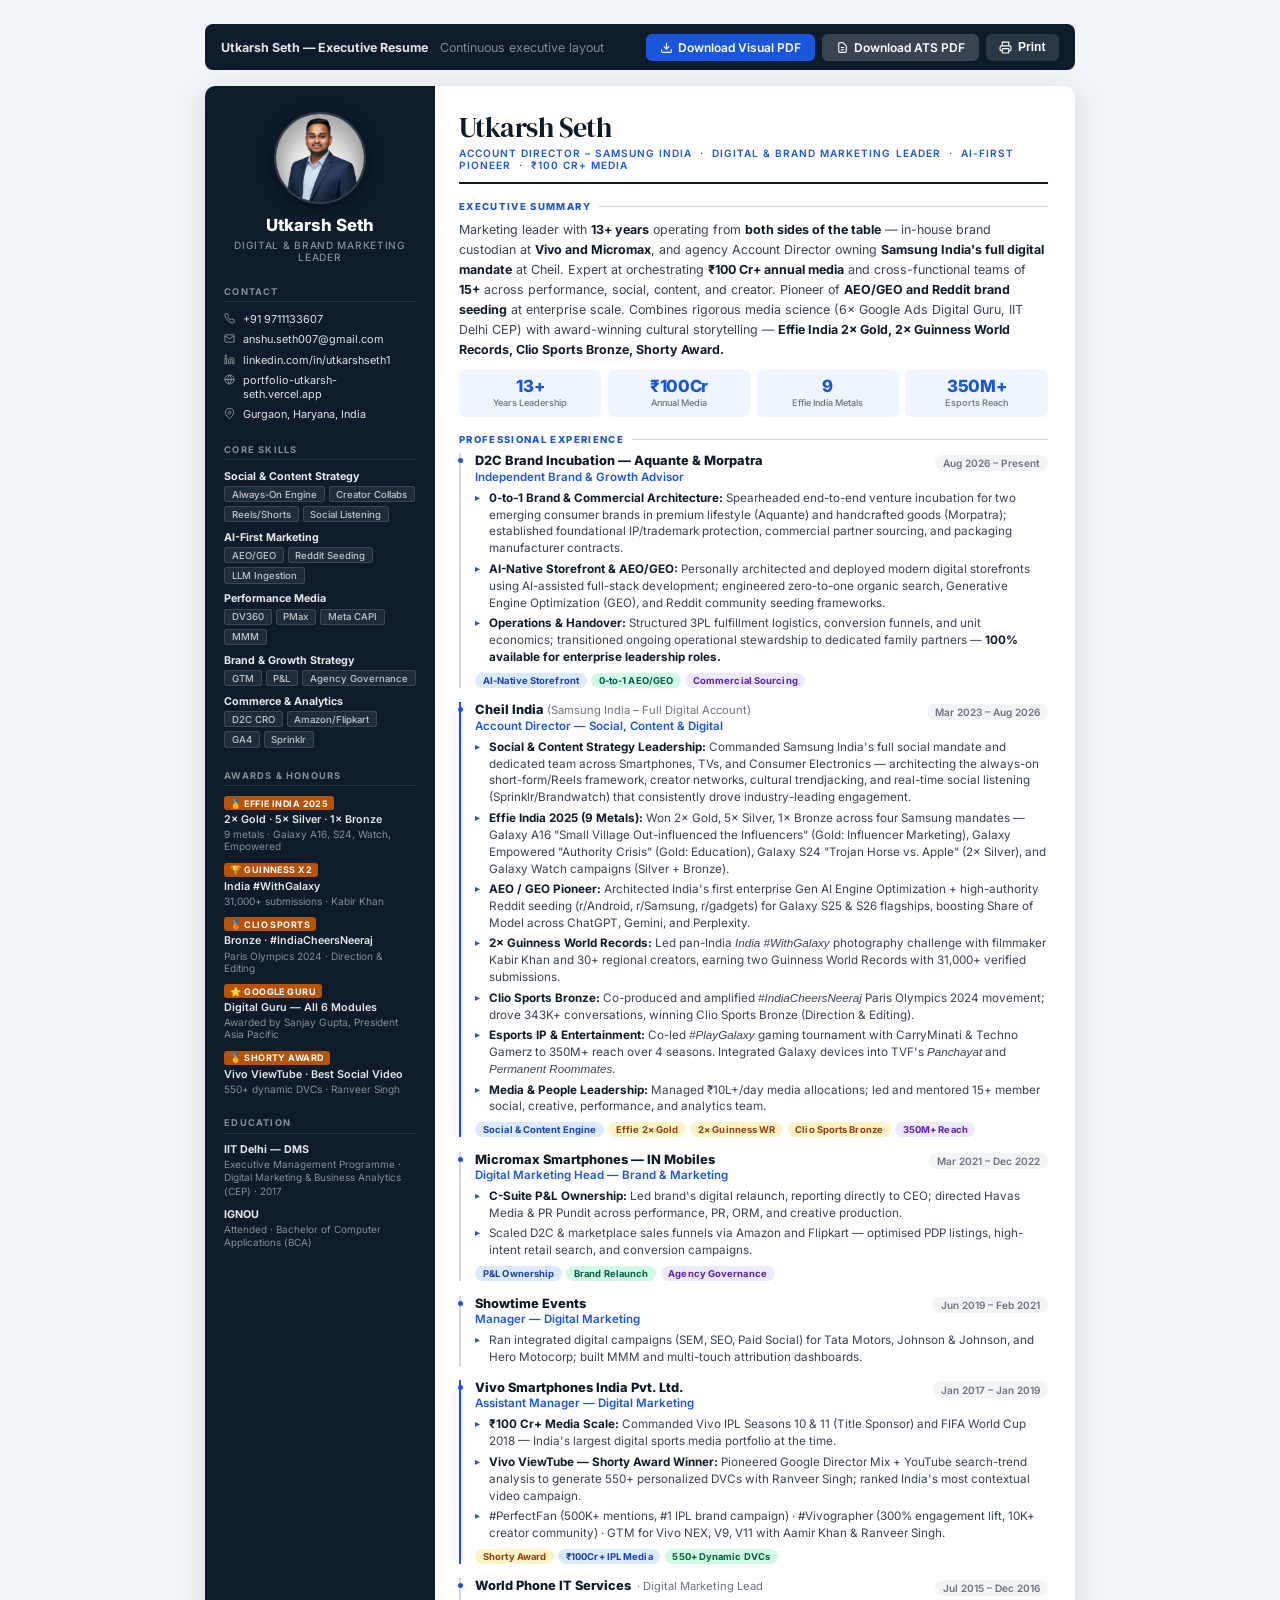
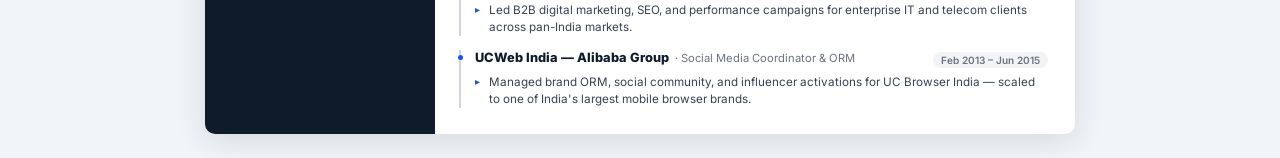
==== commit b9f38ab9: "feat(resume): integrate AI-native storefront, 0-to-1 AEO/GEO, commercial partner sourcing, and ops i" ====
--- a/resume/index.html
+++ b/resume/index.html
@@ -212,7 +212,7 @@
       .c-green { background:#d1fae5 !important; color:#065f46 !important; }
       .c-purple{ background:#ede9fe !important; color:#5b21b6 !important; }
       .aw-badge{ background:var(--gold) !important; }
-      @page { size: 8.5in 16.2in; margin: 0; }
+      @page { size: 8.5in 17.8in; margin: 0; }
     }
   </style>
 </head>
@@ -404,8 +404,15 @@
             <div class="exp-dt">Aug 2026 – Present</div>
           </div>
           <ul class="bul">
-            <li>Built brand identity, e-commerce infrastructure, and GTM for two emerging D2C ventures; transitioned day-to-day operations to dedicated family partners — <strong>fully available for enterprise roles.</strong></li>
-          </ul>
+            <li><strong>0-to-1 Brand &amp; Commercial Architecture:</strong> Spearheaded end-to-end venture incubation for two emerging consumer brands in premium lifestyle (Aquante) and handcrafted goods (Morpatra); established foundational IP/trademark protection, commercial partner sourcing, and packaging manufacturer contracts.</li>
+            <li><strong>AI-Native Storefront &amp; AEO/GEO:</strong> Personally architected and deployed modern digital storefronts using AI-assisted full-stack development; engineered zero-to-one organic search, Generative Engine Optimization (GEO), and Reddit community seeding frameworks.</li>
+            <li><strong>Operations &amp; Handover:</strong> Structured 3PL fulfillment logistics, conversion funnels, and unit economics; transitioned ongoing operational stewardship to dedicated family partners — <strong>100% available for enterprise leadership roles.</strong></li>
+          </ul>
+          <div class="chips">
+            <span class="chip c-blue">AI-Native Storefront</span>
+            <span class="chip c-green">0-to-1 AEO/GEO</span>
+            <span class="chip c-purple">Commercial Sourcing</span>
+          </div>
         </div>
 
         <!-- Cheil -->
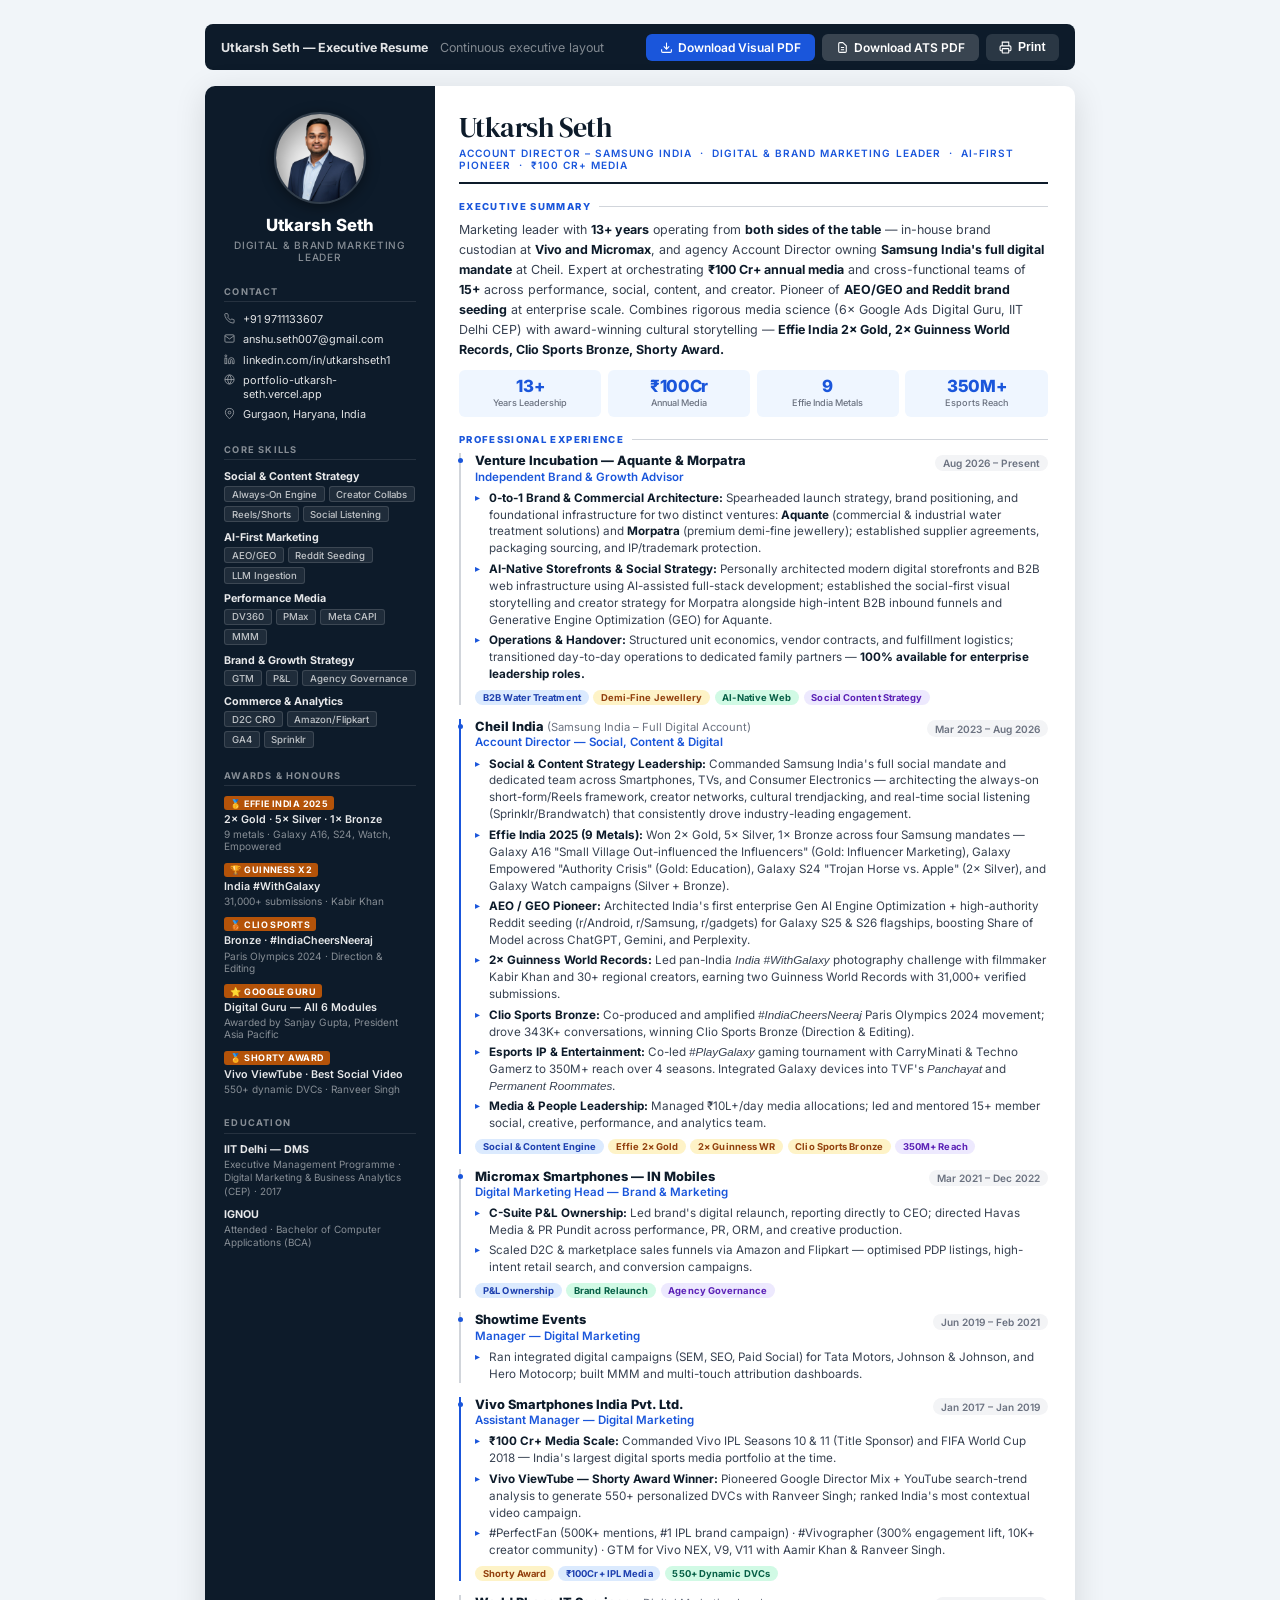
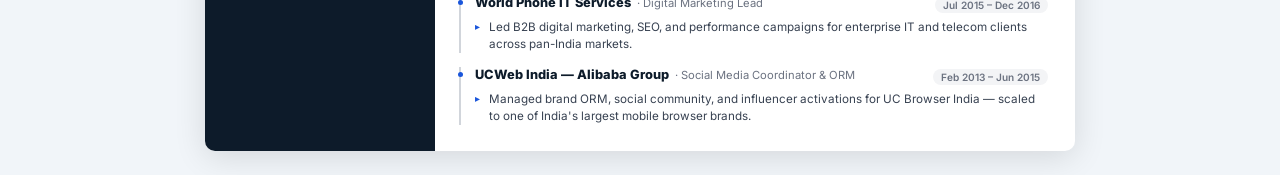
==== commit 7ccb9430: "feat(resume): accurately describe Aquante as commercial/industrial water treatment and Morpatra as p" ====
--- a/resume/index.html
+++ b/resume/index.html
@@ -394,24 +394,25 @@
       <div class="sec-ttl">Professional Experience</div>
       <div class="exp-list">
 
-        <!-- D2C -->
+        <!-- Venture Incubation -->
         <div class="exp-item">
           <div class="exp-top">
             <div>
-              <div class="exp-co">D2C Brand Incubation — Aquante &amp; Morpatra</div>
+              <div class="exp-co">Venture Incubation — Aquante &amp; Morpatra</div>
               <div class="exp-rol">Independent Brand &amp; Growth Advisor</div>
             </div>
             <div class="exp-dt">Aug 2026 – Present</div>
           </div>
           <ul class="bul">
-            <li><strong>0-to-1 Brand &amp; Commercial Architecture:</strong> Spearheaded end-to-end venture incubation for two emerging consumer brands in premium lifestyle (Aquante) and handcrafted goods (Morpatra); established foundational IP/trademark protection, commercial partner sourcing, and packaging manufacturer contracts.</li>
-            <li><strong>AI-Native Storefront &amp; AEO/GEO:</strong> Personally architected and deployed modern digital storefronts using AI-assisted full-stack development; engineered zero-to-one organic search, Generative Engine Optimization (GEO), and Reddit community seeding frameworks.</li>
-            <li><strong>Operations &amp; Handover:</strong> Structured 3PL fulfillment logistics, conversion funnels, and unit economics; transitioned ongoing operational stewardship to dedicated family partners — <strong>100% available for enterprise leadership roles.</strong></li>
+            <li><strong>0-to-1 Brand &amp; Commercial Architecture:</strong> Spearheaded launch strategy, brand positioning, and foundational infrastructure for two distinct ventures: <strong>Aquante</strong> (commercial &amp; industrial water treatment solutions) and <strong>Morpatra</strong> (premium demi-fine jewellery); established supplier agreements, packaging sourcing, and IP/trademark protection.</li>
+            <li><strong>AI-Native Storefronts &amp; Social Strategy:</strong> Personally architected modern digital storefronts and B2B web infrastructure using AI-assisted full-stack development; established the social-first visual storytelling and creator strategy for Morpatra alongside high-intent B2B inbound funnels and Generative Engine Optimization (GEO) for Aquante.</li>
+            <li><strong>Operations &amp; Handover:</strong> Structured unit economics, vendor contracts, and fulfillment logistics; transitioned day-to-day operations to dedicated family partners — <strong>100% available for enterprise leadership roles.</strong></li>
           </ul>
           <div class="chips">
-            <span class="chip c-blue">AI-Native Storefront</span>
-            <span class="chip c-green">0-to-1 AEO/GEO</span>
-            <span class="chip c-purple">Commercial Sourcing</span>
+            <span class="chip c-blue">B2B Water Treatment</span>
+            <span class="chip c-gold">Demi-Fine Jewellery</span>
+            <span class="chip c-green">AI-Native Web</span>
+            <span class="chip c-purple">Social Content Strategy</span>
           </div>
         </div>
 
